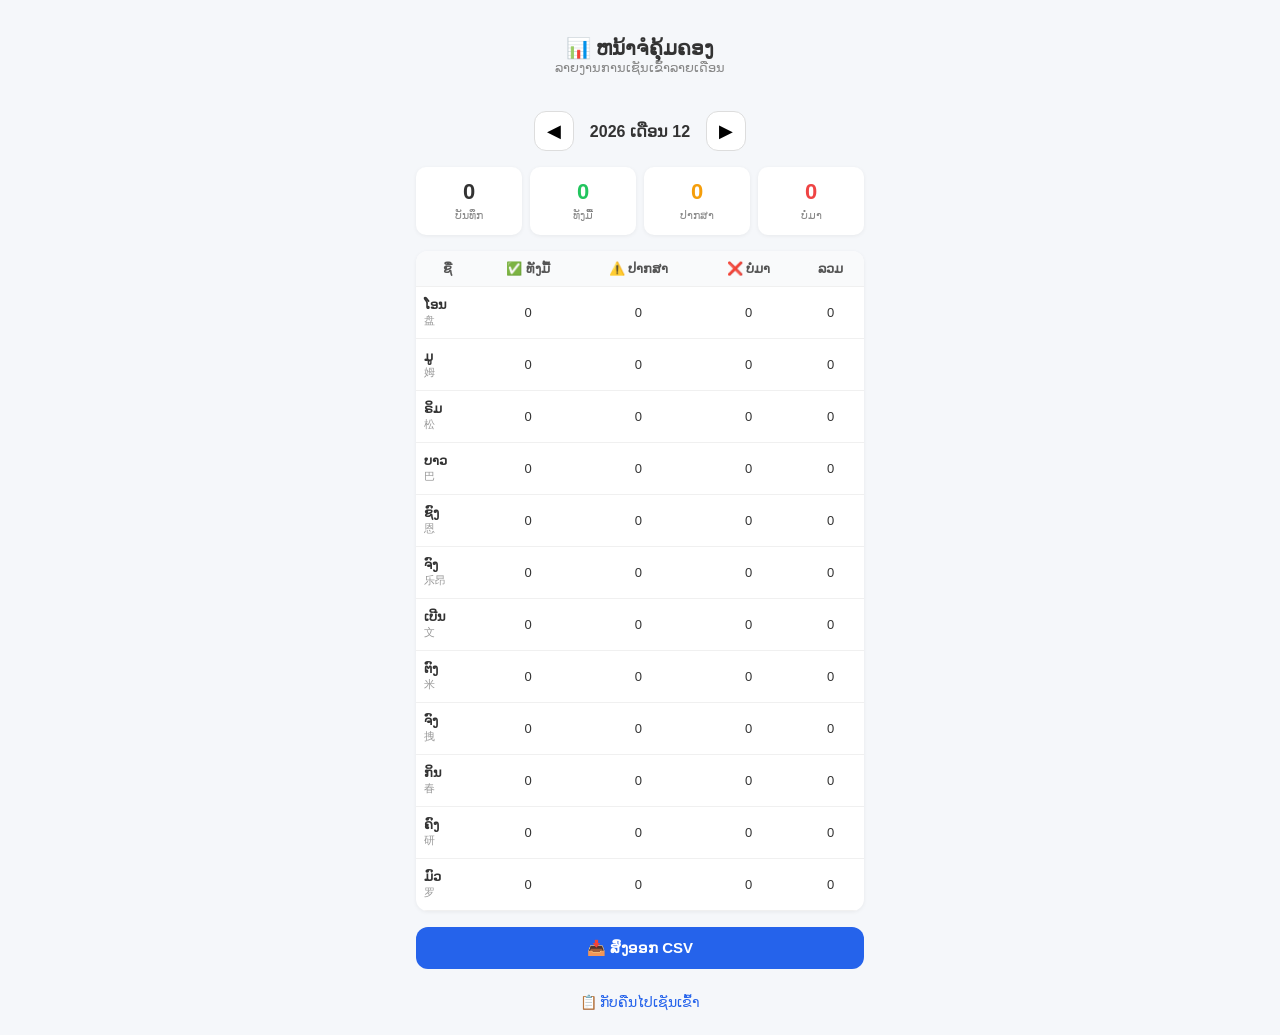
==== admin-v2.html @ 4807bafc "feat: 管理后台界面文字改为老挝语" ====
<!DOCTYPE html>
<html lang="lo">
<head>
<meta charset="UTF-8">
<meta name="viewport" content="width=device-width, initial-scale=1.0">
<title>ຫນ້າຈໍຄຸ້ມຄອງ</title>
<style>
*{box-sizing:border-box;margin:0;padding:0}
body{font-family:sans-serif;background:#f5f7fa;color:#333;max-width:480px;margin:0 auto;padding:16px}
.hdr{text-align:center;padding:20px 0}
.hdr h1{font-size:20px}
.hdr p{font-size:13px;color:#888}
.mnav{display:flex;align-items:center;justify-content:center;gap:16px;margin:16px 0}
.mnav button{background:white;border:1px solid #ddd;border-radius:12px;width:40px;height:40px;font-size:18px;cursor:pointer}
.mnav b{font-size:16px;min-width:100px;text-align:center}
.mstats{display:grid;grid-template-columns:repeat(4,1fr);gap:8px;margin-bottom:16px}
.ms{background:white;border-radius:10px;padding:12px 8px;text-align:center;box-shadow:0 1px 4px rgba(0,0,0,.06)}
.ms b{display:block;font-size:22px}
.ms small{font-size:11px;color:#888}
.ms.f b{color:#22c55e}
.ms.h b{color:#f59e0b}
.ms.a b{color:#ef4444}
table{width:100%;border-collapse:collapse;background:white;border-radius:12px;overflow:hidden;box-shadow:0 1px 4px rgba(0,0,0,.06)}
th,td{padding:10px 8px;text-align:center;font-size:13px;border-bottom:1px solid #f0f0f0}
th{background:#f9fafb;font-weight:600;color:#555}
.nm{text-align:left;font-weight:600}
.nm small{font-weight:400;color:#999}
.ebtn{width:100%;padding:12px;background:#2563eb;color:white;border:none;border-radius:12px;font-size:15px;font-weight:600;cursor:pointer;margin:16px 0;font-family:sans-serif}
.blk{text-align:center;padding:8px 0}
.blk a{color:#2563eb;text-decoration:none;font-size:14px}
</style>
</head>
<body>
<div class="hdr"><h1>📊 ຫນ້າຈໍຄຸ້ມຄອງ</h1><p>ລາຍງານການເຊັນເຂົ້າລາຍເດືອນ</p></div>
<div class="mnav"><button onclick="cm(-1)">◀</button><b id="ML"></b><button onclick="cm(1)">▶</button></div>
<div class="mstats" id="MS"></div>
<table><thead><tr id="TH"></tr></thead><tbody id="TB"></tbody></table>
<button class="ebtn" onclick="ec()">📥 ສົ່ງອອກ CSV</button>
<div class="blk"><a href="v2.html">📋 ກັບຄືນໄປເຊັນເຂົ້າ</a></div>
<script>
var E=[{id:1,n:'ໂອນ',z:'盘'},{id:2,n:'ມູ',z:'姆'},{id:3,n:'ຣິມ',z:'松'},{id:4,n:'ບາວ',z:'巴'},{id:5,n:'ຊົງ',z:'恩'},{id:6,n:'ຈົງ',z:'乐昂'},{id:7,n:'ເບີນ',z:'文'},{id:8,n:'ຕົງ',z:'米'},{id:9,n:'ຈົງ',z:'拽'},{id:10,n:'ກິນ',z:'春'},{id:11,n:'ຄົງ',z:'研'},{id:12,n:'ມົວ',z:'罗'}];
var y,m,AR=[];
function init(){var d=new Date();y=d.getFullYear();m=d.getMonth();la();}
function cm(d){m+=d;if(m>11){m=0;y++;}if(m<0){m=11;y--;}la();}
function la(){var ym=y+'-'+String(m+1).padStart(2,'0');var r=[];try{r=JSON.parse(localStorage.getItem('att2'));}catch(e){}if(!r)r=[];AR=r.filter(function(x){return x.d>=ym+'-01'&&x.d<=ym+'-31';});render();}
function render(){var mn=['1','2','3','4','5','6','7','8','9','10','11','12'];document.getElementById('ML').textContent=y+' ເດືອນ '+mn[m];var ws={};E.forEach(function(e){ws[e.id]={n:e.n,z:e.z,f:0,h:0,a:0};});AR.forEach(function(r){if(r.w&&ws[r.w])ws[r.w][r.s]++;});var tf=0,th=0,ta=0;Object.values(ws).forEach(function(w){tf+=w.f;th+=w.h;ta+=w.a;});document.getElementById('MS').innerHTML='<div class="ms"><b>'+AR.length+'</b><small>ບັນທຶກ</small></div><div class="ms f"><b>'+tf+'</b><small>ທັງມື້</small></div><div class="ms h"><b>'+th+'</b><small>ປາກສາ</small></div><div class="ms a"><b>'+ta+'</b><small>ບໍ່ມາ</small></div>';
document.getElementById('TH').innerHTML='<th>ຊື່</th><th>✅ ທັງມື້</th><th>⚠️ ປາກສາ</th><th>❌ ບໍ່ມາ</th><th>ລວມ</th>';
var tb='';Object.values(ws).forEach(function(w){var t=w.f*1+w.h*0.5;tb+='<tr><td class="nm">'+w.n+'<br><small>'+w.z+'</small></td><td>'+w.f+'</td><td>'+w.h+'</td><td>'+w.a+'</td><td>'+t+'</td></tr>';});document.getElementById('TB').innerHTML=tb;}
function ec(){var csv='\uFEFFວັນທີ່,ຊື່,ຊື່ຈີນ,ສະຖານະ\n';var sm={f:'ທັງມື້',h:'ປາກສາ',a:'ບໍ່ມາ'};AR.forEach(function(r){csv+=r.d+','+r.n+','+r.z+','+sm[r.s]+'\n';});var b=new Blob([csv],{type:'text/csv;charset=utf-8'});var a=document.createElement('a');a.href=URL.createObjectURL(b);a.download='attendance_'+y+'_'+String(m+1).padStart(2,'0')+'.csv';a.click();}
init();
</script>
</body>
</html>
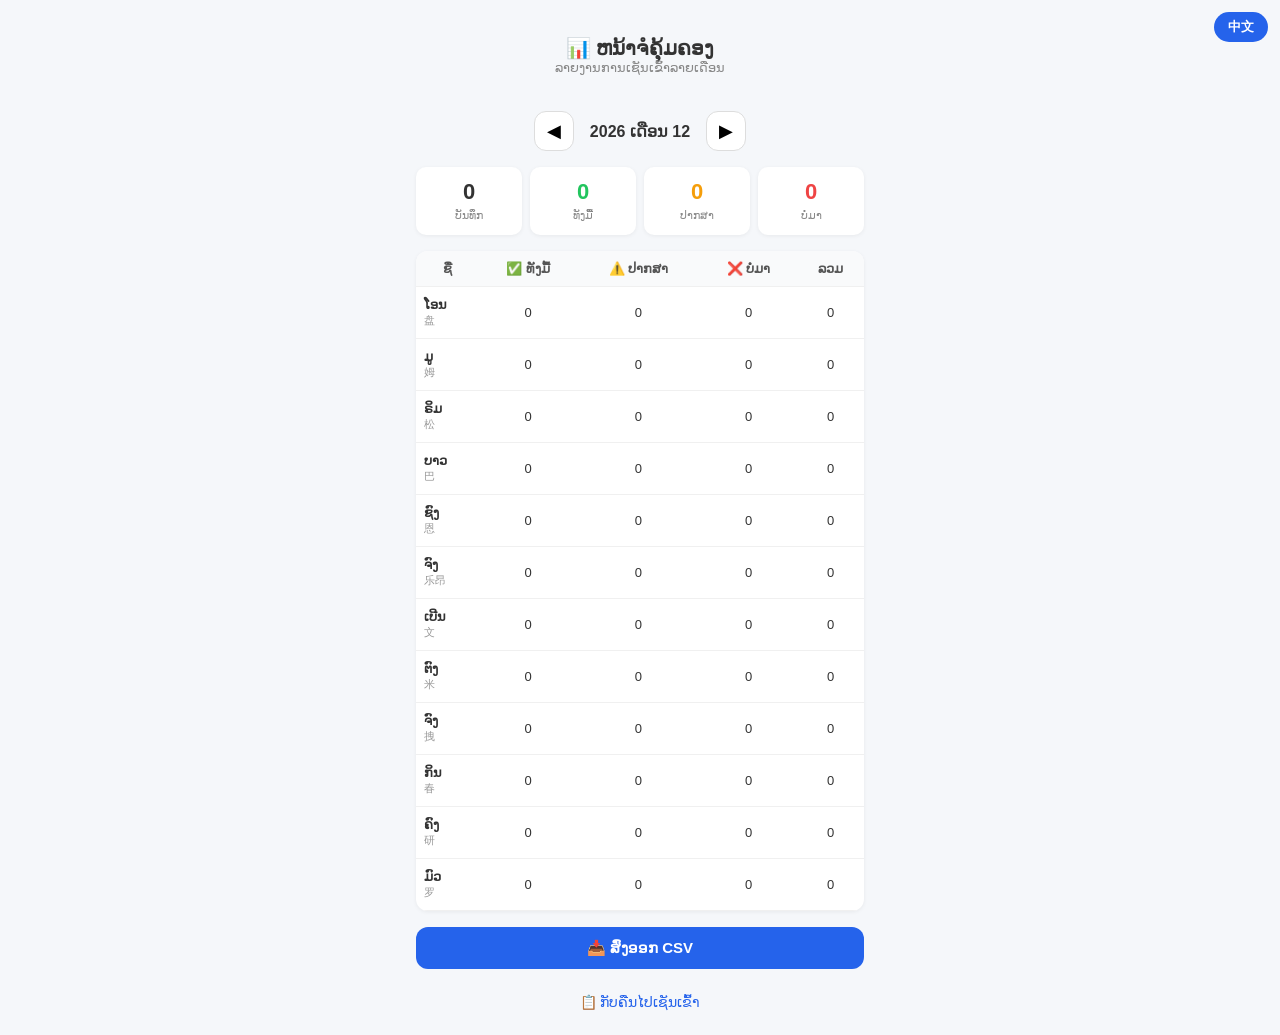
==== commit d7e7756e: "feat: admin page add language toggle" ====
--- a/admin-v2.html
+++ b/admin-v2.html
@@ -10,6 +10,7 @@
 .hdr{text-align:center;padding:20px 0}
 .hdr h1{font-size:20px}
 .hdr p{font-size:13px;color:#888}
+.lang{position:fixed;top:12px;right:12px;background:#2563eb;color:white;border:none;border-radius:20px;padding:6px 14px;font-size:13px;font-weight:600;cursor:pointer;z-index:99}
 .mnav{display:flex;align-items:center;justify-content:center;gap:16px;margin:16px 0}
 .mnav button{background:white;border:1px solid #ddd;border-radius:12px;width:40px;height:40px;font-size:18px;cursor:pointer}
 .mnav b{font-size:16px;min-width:100px;text-align:center}
@@ -31,23 +32,39 @@
 </style>
 </head>
 <body>
-<div class="hdr"><h1>📊 ຫນ້າຈໍຄຸ້ມຄອງ</h1><p>ລາຍງານການເຊັນເຂົ້າລາຍເດືອນ</p></div>
+<button class="lang" id="LB" onclick="toggleLang()">中文</button>
+<div class="hdr"><h1 id="HT"></h1><p id="HP"></p></div>
 <div class="mnav"><button onclick="cm(-1)">◀</button><b id="ML"></b><button onclick="cm(1)">▶</button></div>
 <div class="mstats" id="MS"></div>
 <table><thead><tr id="TH"></tr></thead><tbody id="TB"></tbody></table>
-<button class="ebtn" onclick="ec()">📥 ສົ່ງອອກ CSV</button>
-<div class="blk"><a href="v2.html">📋 ກັບຄືນໄປເຊັນເຂົ້າ</a></div>
+<button class="ebtn" id="EBTN" onclick="ec()"></button>
+<div class="blk"><a href="v2.html" id="BLNK"></a></div>
 <script>
 var E=[{id:1,n:'ໂອນ',z:'盘'},{id:2,n:'ມູ',z:'姆'},{id:3,n:'ຣິມ',z:'松'},{id:4,n:'ບາວ',z:'巴'},{id:5,n:'ຊົງ',z:'恩'},{id:6,n:'ຈົງ',z:'乐昂'},{id:7,n:'ເບີນ',z:'文'},{id:8,n:'ຕົງ',z:'米'},{id:9,n:'ຈົງ',z:'拽'},{id:10,n:'ກິນ',z:'春'},{id:11,n:'ຄົງ',z:'研'},{id:12,n:'ມົວ',z:'罗'}];
-var y,m,AR=[];
+var y,m,AR=[],lang='lo';
+var TXT={
+lo:{title:'📊 ຫນ້າຈໍຄຸ້ມຄອງ',sub:'ລາຍງານການເຊັນເຂົ້າລາຍເດືອນ',records:'ບັນທຶກ',full:'ທັງມື້',half:'ປາກສາ',abs:'ບໍ່ມາ',colName:'ຊື່',colTotal:'ລວມ',exportBtn:'📥 ສົ່ງອອກ CSV',backBtn:'📋 ກັບຄືນໄປເຊັນເຂົ້າ',langBtn:'中文',yr:'ປີ',mo:'ເດືອນ'},
+zh:{title:'📊 管理后台',sub:'月度考勤汇总',records:'记录',full:'全天',half:'半天',abs:'缺勤',colName:'姓名',colTotal:'共',exportBtn:'📥 导出 CSV',backBtn:'📋 返回签到',langBtn:'LOA',yr:'年',mo:'月'}
+};
+function toggleLang(){lang=(lang==='lo')?'zh':'lo';localStorage.setItem('att_lang',lang);ui();render();}
+function ui(){var t=TXT[lang];document.getElementById('LB').textContent=t.langBtn;
+document.getElementById('HT').textContent=t.title;
+document.getElementById('HP').textContent=t.sub;
+document.getElementById('EBTN').textContent=t.exportBtn;
+document.getElementById('BLNK').textContent=t.backBtn;}
 function init(){var d=new Date();y=d.getFullYear();m=d.getMonth();la();}
 function cm(d){m+=d;if(m>11){m=0;y++;}if(m<0){m=11;y--;}la();}
 function la(){var ym=y+'-'+String(m+1).padStart(2,'0');var r=[];try{r=JSON.parse(localStorage.getItem('att2'));}catch(e){}if(!r)r=[];AR=r.filter(function(x){return x.d>=ym+'-01'&&x.d<=ym+'-31';});render();}
-function render(){var mn=['1','2','3','4','5','6','7','8','9','10','11','12'];document.getElementById('ML').textContent=y+' ເດືອນ '+mn[m];var ws={};E.forEach(function(e){ws[e.id]={n:e.n,z:e.z,f:0,h:0,a:0};});AR.forEach(function(r){if(r.w&&ws[r.w])ws[r.w][r.s]++;});var tf=0,th=0,ta=0;Object.values(ws).forEach(function(w){tf+=w.f;th+=w.h;ta+=w.a;});document.getElementById('MS').innerHTML='<div class="ms"><b>'+AR.length+'</b><small>ບັນທຶກ</small></div><div class="ms f"><b>'+tf+'</b><small>ທັງມື້</small></div><div class="ms h"><b>'+th+'</b><small>ປາກສາ</small></div><div class="ms a"><b>'+ta+'</b><small>ບໍ່ມາ</small></div>';
-document.getElementById('TH').innerHTML='<th>ຊື່</th><th>✅ ທັງມື້</th><th>⚠️ ປາກສາ</th><th>❌ ບໍ່ມາ</th><th>ລວມ</th>';
-var tb='';Object.values(ws).forEach(function(w){var t=w.f*1+w.h*0.5;tb+='<tr><td class="nm">'+w.n+'<br><small>'+w.z+'</small></td><td>'+w.f+'</td><td>'+w.h+'</td><td>'+w.a+'</td><td>'+t+'</td></tr>';});document.getElementById('TB').innerHTML=tb;}
-function ec(){var csv='\uFEFFວັນທີ່,ຊື່,ຊື່ຈີນ,ສະຖານະ\n';var sm={f:'ທັງມື້',h:'ປາກສາ',a:'ບໍ່ມາ'};AR.forEach(function(r){csv+=r.d+','+r.n+','+r.z+','+sm[r.s]+'\n';});var b=new Blob([csv],{type:'text/csv;charset=utf-8'});var a=document.createElement('a');a.href=URL.createObjectURL(b);a.download='attendance_'+y+'_'+String(m+1).padStart(2,'0')+'.csv';a.click();}
-init();
+function render(){var t=TXT[lang];document.getElementById('ML').textContent=y+' '+t.mo+' '+(m+1);
+var ws={};E.forEach(function(e){ws[e.id]={n:e.n,z:e.z,f:0,h:0,a:0};});
+AR.forEach(function(r){if(r.w&&ws[r.w])ws[r.w][r.s]++;});
+var tf=0,th=0,ta=0;Object.values(ws).forEach(function(w){tf+=w.f;th+=w.h;ta+=w.a;});
+document.getElementById('MS').innerHTML='<div class="ms"><b>'+AR.length+'</b><small>'+t.records+'</small></div><div class="ms f"><b>'+tf+'</b><small>'+t.full+'</small></div><div class="ms h"><b>'+th+'</b><small>'+t.half+'</small></div><div class="ms a"><b>'+ta+'</b><small>'+t.abs+'</small></div>';
+document.getElementById('TH').innerHTML='<th>'+t.colName+'</th><th>✅ '+t.full+'</th><th>⚠️ '+t.half+'</th><th>❌ '+t.abs+'</th><th>'+t.colTotal+'</th>';
+var tb='';Object.values(ws).forEach(function(w){var tt=w.f*1+w.h*0.5;tb+='<tr><td class="nm">'+w.n+'<br><small>'+w.z+'</small></td><td>'+w.f+'</td><td>'+w.h+'</td><td>'+w.a+'</td><td>'+tt+'</td></tr>';});
+document.getElementById('TB').innerHTML=tb;}
+function ec(){var t=TXT[lang];var csv='\uFEFFວັນທີ່,ຊື່,ຊື່ຈີນ,ສະຖານະ\n';var sm={f:t.full,h:t.half,a:t.abs};AR.forEach(function(r){csv+=r.d+','+r.n+','+r.z+','+sm[r.s]+'\n';});var b=new Blob([csv],{type:'text/csv;charset=utf-8'});var a=document.createElement('a');a.href=URL.createObjectURL(b);a.download='attendance_'+y+'_'+String(m+1).padStart(2,'0')+'.csv';a.click();}
+lang=localStorage.getItem('att_lang')||'lo';init();ui();
 </script>
 </body>
 </html>
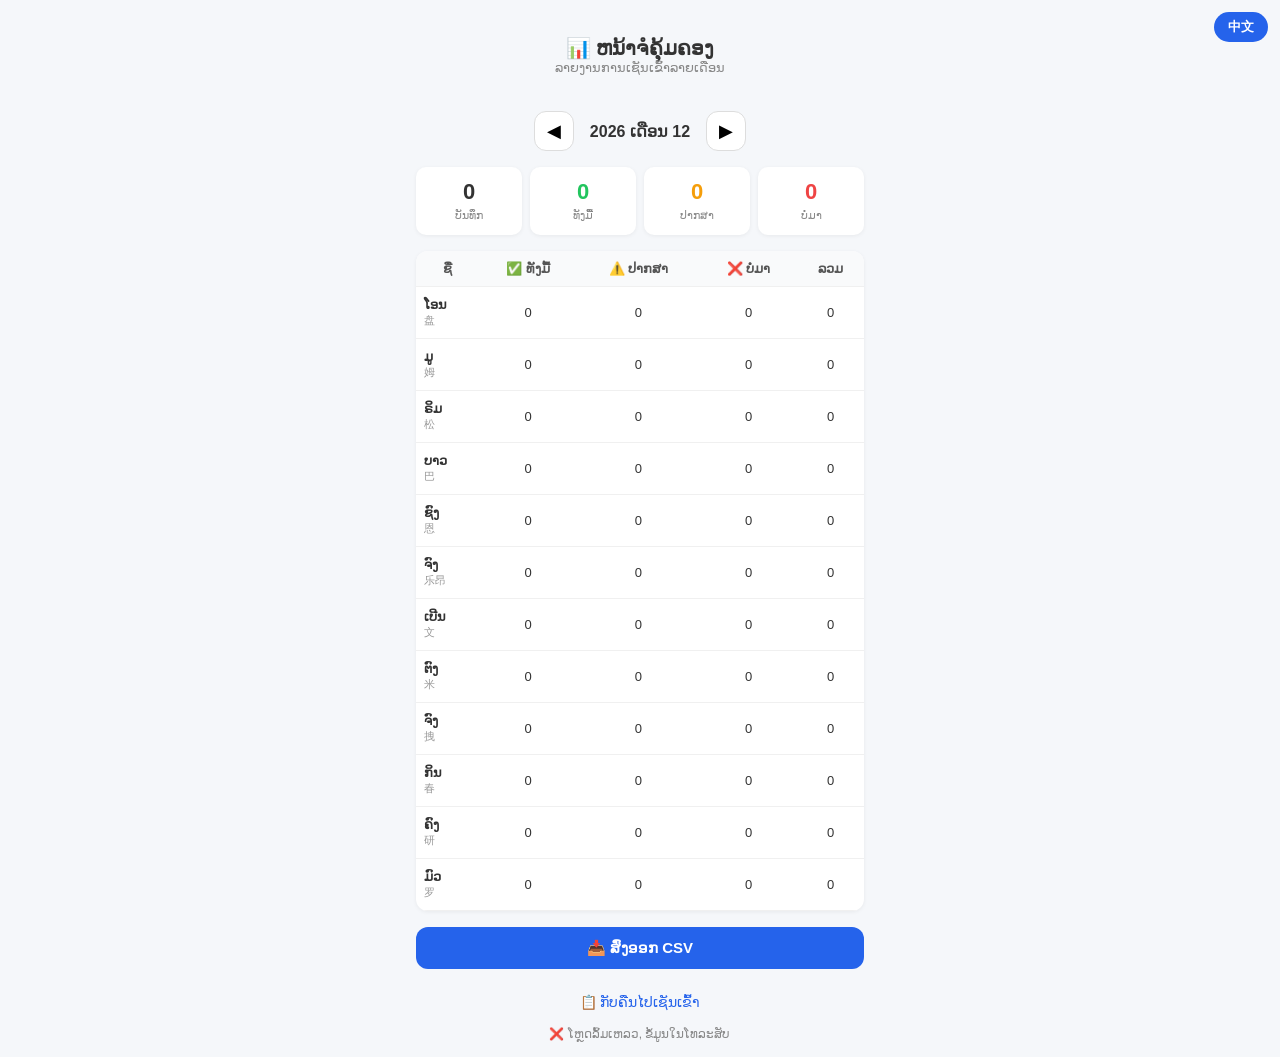
==== commit 9fbdc876: "feat: admin page load data from GitHub" ====
--- a/admin-v2.html
+++ b/admin-v2.html
@@ -29,6 +29,9 @@
 .ebtn{width:100%;padding:12px;background:#2563eb;color:white;border:none;border-radius:12px;font-size:15px;font-weight:600;cursor:pointer;margin:16px 0;font-family:sans-serif}
 .blk{text-align:center;padding:8px 0}
 .blk a{color:#2563eb;text-decoration:none;font-size:14px}
+.spinner{display:inline-block;width:12px;height:12px;border:2px solid #ddd;border-top-color:#2563eb;border-radius:50%;animation:spin .6s linear infinite;vertical-align:middle;margin-right:6px}
+@keyframes spin{to{transform:rotate(360deg)}}
+.sts{text-align:center;font-size:12px;color:#888;margin-top:8px}
 </style>
 </head>
 <body>
@@ -39,12 +42,16 @@
 <table><thead><tr id="TH"></tr></thead><tbody id="TB"></tbody></table>
 <button class="ebtn" id="EBTN" onclick="ec()"></button>
 <div class="blk"><a href="v2.html" id="BLNK"></a></div>
+<div class="sts" id="ST"></div>
 <script>
+var REPO='guocheng1378/attendance-tracker',RAW='https://raw.githubusercontent.com/'+REPO+'/main/data.json';
 var E=[{id:1,n:'ໂອນ',z:'盘'},{id:2,n:'ມູ',z:'姆'},{id:3,n:'ຣິມ',z:'松'},{id:4,n:'ບາວ',z:'巴'},{id:5,n:'ຊົງ',z:'恩'},{id:6,n:'ຈົງ',z:'乐昂'},{id:7,n:'ເບີນ',z:'文'},{id:8,n:'ຕົງ',z:'米'},{id:9,n:'ຈົງ',z:'拽'},{id:10,n:'ກິນ',z:'春'},{id:11,n:'ຄົງ',z:'研'},{id:12,n:'ມົວ',z:'罗'}];
-var y,m,AR=[],lang='lo';
+var y,m,AR=[],lang='lo',allData=[];
 var TXT={
-lo:{title:'📊 ຫນ້າຈໍຄຸ້ມຄອງ',sub:'ລາຍງານການເຊັນເຂົ້າລາຍເດືອນ',records:'ບັນທຶກ',full:'ທັງມື້',half:'ປາກສາ',abs:'ບໍ່ມາ',colName:'ຊື່',colTotal:'ລວມ',exportBtn:'📥 ສົ່ງອອກ CSV',backBtn:'📋 ກັບຄືນໄປເຊັນເຂົ້າ',langBtn:'中文',yr:'ປີ',mo:'ເດືອນ'},
-zh:{title:'📊 管理后台',sub:'月度考勤汇总',records:'记录',full:'全天',half:'半天',abs:'缺勤',colName:'姓名',colTotal:'共',exportBtn:'📥 导出 CSV',backBtn:'📋 返回签到',langBtn:'LOA',yr:'年',mo:'月'}
+lo:{title:'📊 ຫນ້າຈໍຄຸ້ມຄອງ',sub:'ລາຍງານການເຊັນເຂົ້າລາຍເດືອນ',records:'ບັນທຶກ',full:'ທັງມື້',half:'ປາກສາ',abs:'ບໍ່ມາ',colName:'ຊື່',colTotal:'ລວມ',exportBtn:'📥 ສົ່ງອອກ CSV',backBtn:'📋 ກັບຄືນໄປເຊັນເຂົ້າ',langBtn:'中文',yr:'ປີ',mo:'ເດືອນ',
+loading:'<span class="spinner"></span>ກຳລັງໂຫຼດ...',loaded:'✅ ໂຫຼດແລ້ວ',loadErr:'❌ ໂຫຼດລົ້ມເຫລວ, ຂໍ້ມູນໃນໂທລະສັບ'},
+zh:{title:'📊 管理后台',sub:'月度考勤汇总',records:'记录',full:'全天',half:'半天',abs:'缺勤',colName:'姓名',colTotal:'共',exportBtn:'📥 导出 CSV',backBtn:'📋 返回签到',langBtn:'LOA',yr:'年',mo:'月',
+loading:'<span class="spinner"></span>加载中...',loaded:'✅ 已加载',loadErr:'❌ 加载失败，使用手机本地数据'}
 };
 function toggleLang(){lang=(lang==='lo')?'zh':'lo';localStorage.setItem('att_lang',lang);ui();render();}
 function ui(){var t=TXT[lang];document.getElementById('LB').textContent=t.langBtn;
@@ -52,10 +59,13 @@
 document.getElementById('HP').textContent=t.sub;
 document.getElementById('EBTN').textContent=t.exportBtn;
 document.getElementById('BLNK').textContent=t.backBtn;}
-function init(){var d=new Date();y=d.getFullYear();m=d.getMonth();la();}
-function cm(d){m+=d;if(m>11){m=0;y++;}if(m<0){m=11;y--;}la();}
-function la(){var ym=y+'-'+String(m+1).padStart(2,'0');var r=[];try{r=JSON.parse(localStorage.getItem('att2'));}catch(e){}if(!r)r=[];AR=r.filter(function(x){return x.d>=ym+'-01'&&x.d<=ym+'-31';});render();}
+function init(){var d=new Date();y=d.getFullYear();m=d.getMonth();}
+function cm(d){m+=d;if(m>11){m=0;y++;}if(m<0){m=11;y--;}render();}
 function render(){var t=TXT[lang];document.getElementById('ML').textContent=y+' '+t.mo+' '+(m+1);
+var ym=y+'-'+String(m+1).padStart(2,'0');
+var src=allData.length>0?allData:[];
+if(src.length===0){try{src=JSON.parse(localStorage.getItem('att2'));}catch(e){}if(!src)src=[];}
+AR=src.filter(function(x){return x.d>=ym+'-01'&&x.d<=ym+'-31';});
 var ws={};E.forEach(function(e){ws[e.id]={n:e.n,z:e.z,f:0,h:0,a:0};});
 AR.forEach(function(r){if(r.w&&ws[r.w])ws[r.w][r.s]++;});
 var tf=0,th=0,ta=0;Object.values(ws).forEach(function(w){tf+=w.f;th+=w.h;ta+=w.a;});
@@ -64,7 +74,9 @@
 var tb='';Object.values(ws).forEach(function(w){var tt=w.f*1+w.h*0.5;tb+='<tr><td class="nm">'+w.n+'<br><small>'+w.z+'</small></td><td>'+w.f+'</td><td>'+w.h+'</td><td>'+w.a+'</td><td>'+tt+'</td></tr>';});
 document.getElementById('TB').innerHTML=tb;}
 function ec(){var t=TXT[lang];var csv='\uFEFFວັນທີ່,ຊື່,ຊື່ຈີນ,ສະຖານະ\n';var sm={f:t.full,h:t.half,a:t.abs};AR.forEach(function(r){csv+=r.d+','+r.n+','+r.z+','+sm[r.s]+'\n';});var b=new Blob([csv],{type:'text/csv;charset=utf-8'});var a=document.createElement('a');a.href=URL.createObjectURL(b);a.download='attendance_'+y+'_'+String(m+1).padStart(2,'0')+'.csv';a.click();}
-lang=localStorage.getItem('att_lang')||'lo';init();ui();
+function loadData(){var t=TXT[lang];var stEl=document.getElementById('ST');stEl.innerHTML=t.loading;
+fetch(RAW+'?t='+Date.now()).then(function(r){if(!r.ok)throw 0;return r.json();}).then(function(d){allData=d;stEl.innerHTML=t.loaded;render();}).catch(function(){allData=[];stEl.innerHTML=t.loadErr;render();});}
+lang=localStorage.getItem('att_lang')||'lo';init();ui();loadData();
 </script>
 </body>
 </html>
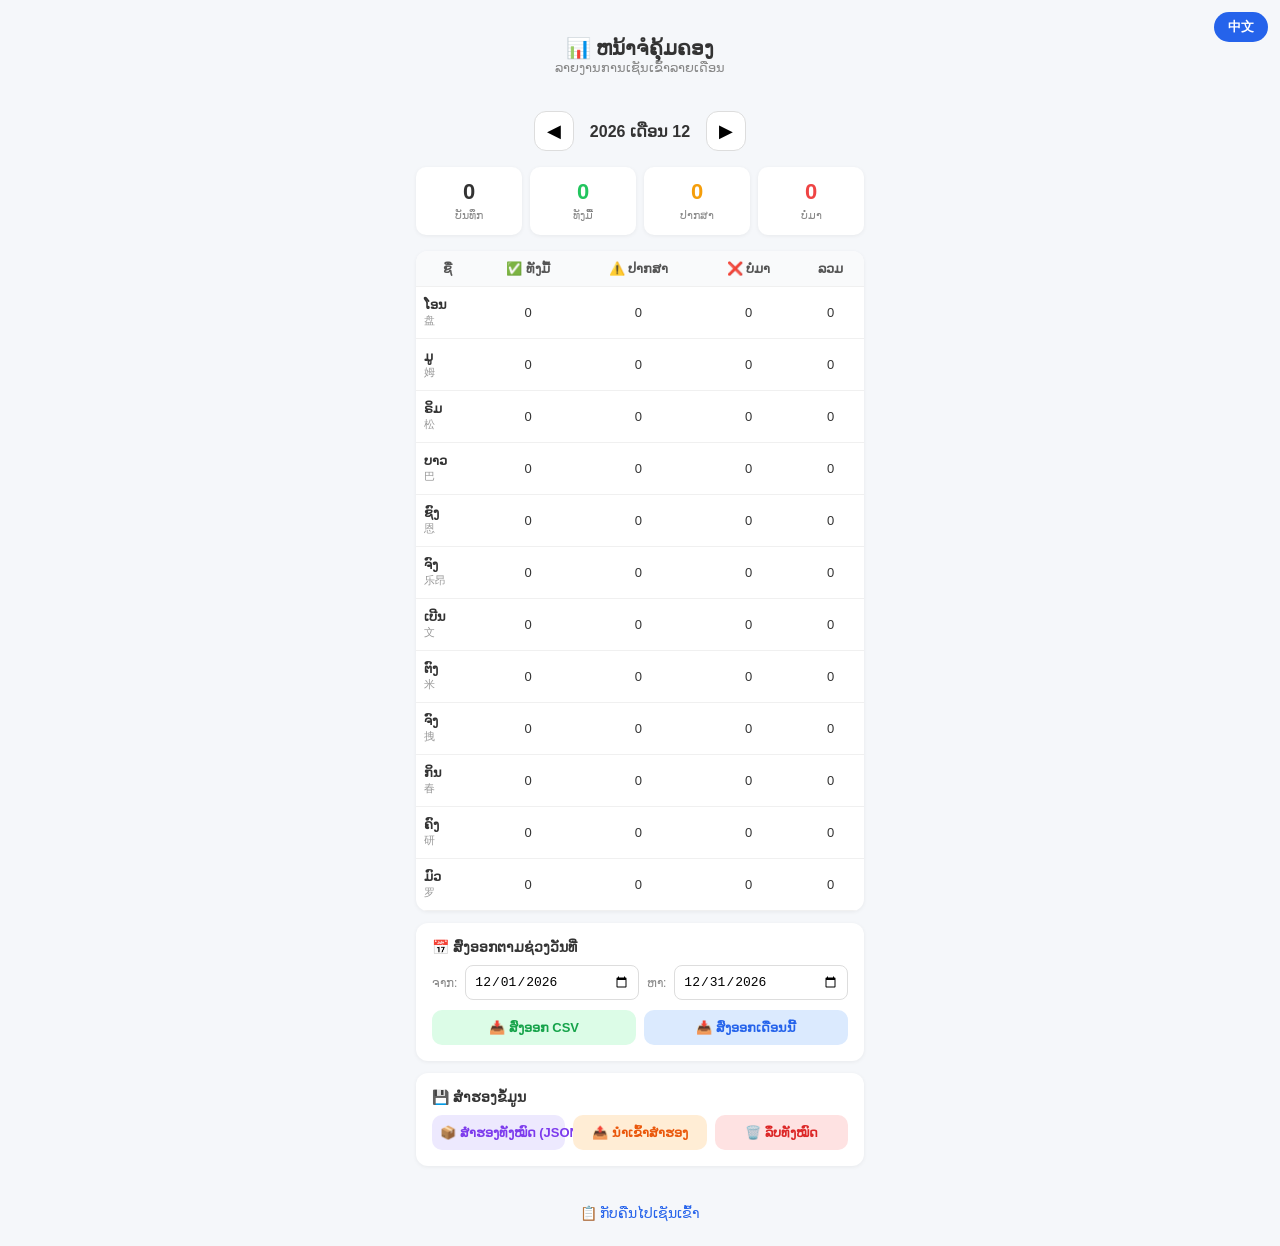
==== commit 87e05791: "feat: admin page add backup/download by date range" ====
--- a/admin-v2.html
+++ b/admin-v2.html
@@ -26,12 +26,25 @@
 th{background:#f9fafb;font-weight:600;color:#555}
 .nm{text-align:left;font-weight:600}
 .nm small{font-weight:400;color:#999}
-.ebtn{width:100%;padding:12px;background:#2563eb;color:white;border:none;border-radius:12px;font-size:15px;font-weight:600;cursor:pointer;margin:16px 0;font-family:sans-serif}
+.panel{background:white;border-radius:12px;padding:16px;margin:12px 0;box-shadow:0 1px 4px rgba(0,0,0,.06)}
+.panel h3{font-size:14px;margin-bottom:10px}
+.datepick{display:flex;gap:8px;align-items:center;margin-bottom:10px}
+.datepick label{font-size:12px;color:#888;white-space:nowrap}
+.datepick input[type=date]{flex:1;padding:8px;border:1px solid #ddd;border-radius:8px;font-size:13px}
+.btn-row{display:flex;gap:8px;flex-wrap:wrap}
+.abtn{flex:1;min-width:0;padding:10px 8px;border:none;border-radius:10px;font-size:13px;font-weight:600;cursor:pointer;font-family:sans-serif;white-space:nowrap}
+.abtn.green{background:#dcfce7;color:#16a34a}
+.abtn.blue{background:#dbeafe;color:#2563eb}
+.abtn.purple{background:#ede9fe;color:#7c3aed}
+.abtn.orange{background:#ffedd5;color:#ea580c}
+.abtn.red{background:#fee2e2;color:#dc2626}
+.abtn.gray{background:#f3f4f6;color:#6b7280}
+.file-input{display:none}
+.sts{text-align:center;font-size:12px;color:#888;margin-top:8px;min-height:18px}
 .blk{text-align:center;padding:8px 0}
 .blk a{color:#2563eb;text-decoration:none;font-size:14px}
 .spinner{display:inline-block;width:12px;height:12px;border:2px solid #ddd;border-top-color:#2563eb;border-radius:50%;animation:spin .6s linear infinite;vertical-align:middle;margin-right:6px}
 @keyframes spin{to{transform:rotate(360deg)}}
-.sts{text-align:center;font-size:12px;color:#888;margin-top:8px}
 </style>
 </head>
 <body>
@@ -40,31 +53,62 @@
 <div class="mnav"><button onclick="cm(-1)">◀</button><b id="ML"></b><button onclick="cm(1)">▶</button></div>
 <div class="mstats" id="MS"></div>
 <table><thead><tr id="TH"></tr></thead><tbody id="TB"></tbody></table>
-<button class="ebtn" id="EBTN" onclick="ec()"></button>
+
+<div class="panel" id="P1">
+<h3 id="P1T"></h3>
+<div class="datepick">
+<label id="LBL1"></label><input type="date" id="D1">
+<label id="LBL2"></label><input type="date" id="D2">
+</div>
+<div class="btn-row">
+<button class="abtn green" id="BEXP" onclick="expRange()"></button>
+<button class="abtn blue" id="BMON" onclick="expMonth()"></button>
+</div>
+</div>
+
+<div class="panel">
+<h3 id="P2T"></h3>
+<div class="btn-row">
+<button class="abtn purple" id="BBKP" onclick="bkpAll()"></button>
+<button class="abtn orange" id="BIMP" onclick="document.getElementById('FI').click()"></button>
+<button class="abtn red" id="BCLR" onclick="clrData()"></button>
+</div>
+<input type="file" class="file-input" id="FI" accept=".json" onchange="impFile(this)">
+</div>
+
+<div class="sts" id="ST"></div>
 <div class="blk"><a href="v2.html" id="BLNK"></a></div>
-<div class="sts" id="ST"></div>
 <script>
 var REPO='guocheng1378/attendance-tracker',RAW='https://raw.githubusercontent.com/'+REPO+'/main/data.json';
 var E=[{id:1,n:'ໂອນ',z:'盘'},{id:2,n:'ມູ',z:'姆'},{id:3,n:'ຣິມ',z:'松'},{id:4,n:'ບາວ',z:'巴'},{id:5,n:'ຊົງ',z:'恩'},{id:6,n:'ຈົງ',z:'乐昂'},{id:7,n:'ເບີນ',z:'文'},{id:8,n:'ຕົງ',z:'米'},{id:9,n:'ຈົງ',z:'拽'},{id:10,n:'ກິນ',z:'春'},{id:11,n:'ຄົງ',z:'研'},{id:12,n:'ມົວ',z:'罗'}];
 var y,m,AR=[],lang='lo',allData=[];
 var TXT={
-lo:{title:'📊 ຫນ້າຈໍຄຸ້ມຄອງ',sub:'ລາຍງານການເຊັນເຂົ້າລາຍເດືອນ',records:'ບັນທຶກ',full:'ທັງມື້',half:'ປາກສາ',abs:'ບໍ່ມາ',colName:'ຊື່',colTotal:'ລວມ',exportBtn:'📥 ສົ່ງອອກ CSV',backBtn:'📋 ກັບຄືນໄປເຊັນເຂົ້າ',langBtn:'中文',yr:'ປີ',mo:'ເດືອນ',
-loading:'<span class="spinner"></span>ກຳລັງໂຫຼດ...',loaded:'✅ ໂຫຼດແລ້ວ',loadErr:'❌ ໂຫຼດລົ້ມເຫລວ, ຂໍ້ມູນໃນໂທລະສັບ'},
-zh:{title:'📊 管理后台',sub:'月度考勤汇总',records:'记录',full:'全天',half:'半天',abs:'缺勤',colName:'姓名',colTotal:'共',exportBtn:'📥 导出 CSV',backBtn:'📋 返回签到',langBtn:'LOA',yr:'年',mo:'月',
-loading:'<span class="spinner"></span>加载中...',loaded:'✅ 已加载',loadErr:'❌ 加载失败，使用手机本地数据'}
+lo:{title:'📊 ຫນ້າຈໍຄຸ້ມຄອງ',sub:'ລາຍງານການເຊັນເຂົ້າລາຍເດືອນ',records:'ບັນທຶກ',full:'ທັງມື້',half:'ປາກສາ',abs:'ບໍ່ມາ',colName:'ຊື່',colTotal:'ລວມ',langBtn:'中文',yr:'ປີ',mo:'ເດືອນ',backBtn:'📋 ກັບຄືນໄປເຊັນເຂົ້າ',
+title1:'📅 ສົ່ງອອກຕາມຊ່ວງວັນທີ່',lbl1:'ຈາກ:',lbl2:'ຫາ:',btnExport:'📥 ສົ່ງອອກ CSV',btnMonth:'📥 ສົ່ງອອກເດືອນນີ້',
+title2:'💾 ສຳຮອງຂໍ້ມູນ',btnBackup:'📦 ສຳຮອງທັງໝົດ (JSON)',btnImport:'📤 ນຳເຂົ້າສຳຮອງ',btnClear:'🗑️ ລຶບທັງໝົດ',
+loading:'<span class="spinner"></span>ກຳລັງໂຫຼດ...',ok:'✅ ສຳເລັດ',err:'❌ ມີຂໍ້ຜິດພາດ',confirmClr:'ຕ້ອງການລຶບຂໍ້ມູນທັງໝົດແທ້ບໍ?'},
+zh:{title:'📊 管理后台',sub:'月度考勤汇总',records:'记录',full:'全天',half:'半天',abs:'缺勤',colName:'姓名',colTotal:'共',langBtn:'LOA',yr:'年',mo:'月',backBtn:'📋 返回签到',
+title1:'📅 按时间导出',lbl1:'从:',lbl2:'到:',btnExport:'📥 导出CSV',btnMonth:'📥 导出本月',
+title2:'💾 数据备份',btnBackup:'📦 全量备份 (JSON)',btnImport:'📤 导入备份',btnClear:'🗑️ 清空数据',
+loading:'<span class="spinner"></span>加载中...',ok:'✅ 完成',err:'❌ 出错',confirmClr:'确定要清空所有数据吗？'}
 };
 function toggleLang(){lang=(lang==='lo')?'zh':'lo';localStorage.setItem('att_lang',lang);ui();render();}
 function ui(){var t=TXT[lang];document.getElementById('LB').textContent=t.langBtn;
-document.getElementById('HT').textContent=t.title;
-document.getElementById('HP').textContent=t.sub;
-document.getElementById('EBTN').textContent=t.exportBtn;
-document.getElementById('BLNK').textContent=t.backBtn;}
-function init(){var d=new Date();y=d.getFullYear();m=d.getMonth();}
-function cm(d){m+=d;if(m>11){m=0;y++;}if(m<0){m=11;y--;}render();}
+document.getElementById('HT').textContent=t.title;document.getElementById('HP').textContent=t.sub;
+document.getElementById('BLNK').textContent=t.backBtn;
+document.getElementById('P1T').textContent=t.title1;document.getElementById('LBL1').textContent=t.lbl1;document.getElementById('LBL2').textContent=t.lbl2;
+document.getElementById('BEXP').textContent=t.btnExport;document.getElementById('BMON').textContent=t.btnMonth;
+document.getElementById('P2T').textContent=t.title2;document.getElementById('BBKP').textContent=t.btnBackup;
+document.getElementById('BIMP').textContent=t.btnImport;document.getElementById('BCLR').textContent=t.btnClear;}
+function init(){var d=new Date();y=d.getFullYear();m=d.getMonth();var dd=new Date(y,m,1);var de=new Date(y,m+1,0);
+document.getElementById('D1').value=fmt(dd);document.getElementById('D2').value=fmt(de);}
+function fmt(d){return d.getFullYear()+'-'+String(d.getMonth()+1).padStart(2,'0')+'-'+String(d.getDate()).padStart(2,'0');}
+function cm(d){m+=d;if(m>11){m=0;y++;}if(m<0){m=11;y--;}var dd=new Date(y,m,1);var de=new Date(y,m+1,0);
+document.getElementById('D1').value=fmt(dd);document.getElementById('D2').value=fmt(de);render();}
 function render(){var t=TXT[lang];document.getElementById('ML').textContent=y+' '+t.mo+' '+(m+1);
-var ym=y+'-'+String(m+1).padStart(2,'0');
 var src=allData.length>0?allData:[];
 if(src.length===0){try{src=JSON.parse(localStorage.getItem('att2'));}catch(e){}if(!src)src=[];}
+var ym=y+'-'+String(m+1).padStart(2,'0');
 AR=src.filter(function(x){return x.d>=ym+'-01'&&x.d<=ym+'-31';});
 var ws={};E.forEach(function(e){ws[e.id]={n:e.n,z:e.z,f:0,h:0,a:0};});
 AR.forEach(function(r){if(r.w&&ws[r.w])ws[r.w][r.s]++;});
@@ -73,9 +117,27 @@
 document.getElementById('TH').innerHTML='<th>'+t.colName+'</th><th>✅ '+t.full+'</th><th>⚠️ '+t.half+'</th><th>❌ '+t.abs+'</th><th>'+t.colTotal+'</th>';
 var tb='';Object.values(ws).forEach(function(w){var tt=w.f*1+w.h*0.5;tb+='<tr><td class="nm">'+w.n+'<br><small>'+w.z+'</small></td><td>'+w.f+'</td><td>'+w.h+'</td><td>'+w.a+'</td><td>'+tt+'</td></tr>';});
 document.getElementById('TB').innerHTML=tb;}
-function ec(){var t=TXT[lang];var csv='\uFEFFວັນທີ່,ຊື່,ຊື່ຈີນ,ສະຖານະ\n';var sm={f:t.full,h:t.half,a:t.abs};AR.forEach(function(r){csv+=r.d+','+r.n+','+r.z+','+sm[r.s]+'\n';});var b=new Blob([csv],{type:'text/csv;charset=utf-8'});var a=document.createElement('a');a.href=URL.createObjectURL(b);a.download='attendance_'+y+'_'+String(m+1).padStart(2,'0')+'.csv';a.click();}
-function loadData(){var t=TXT[lang];var stEl=document.getElementById('ST');stEl.innerHTML=t.loading;
-fetch(RAW+'?t='+Date.now()).then(function(r){if(!r.ok)throw 0;return r.json();}).then(function(d){allData=d;stEl.innerHTML=t.loaded;render();}).catch(function(){allData=[];stEl.innerHTML=t.loadErr;render();});}
+function getSrc(){var s=allData.length>0?allData:[];if(s.length===0){try{s=JSON.parse(localStorage.getItem('att2'));}catch(e){}if(!s)s=[];}return s;}
+function expRange(){var t=TXT[lang];var d1=document.getElementById('D1').value;var d2=document.getElementById('D2').value;if(!d1||!d2)return;
+var s=getSrc().filter(function(x){return x.d>=d1&&x.d<=d2;});dlCSV(s,'attendance_'+d1+'_'+d2+'.csv',t);}
+function expMonth(){var t=TXT[lang];var ym=y+'-'+String(m+1).padStart(2,'0');
+var s=getSrc().filter(function(x){return x.d>=ym+'-01'&&x.d<=ym+'-31';});dlCSV(s,'attendance_'+ym+'.csv',t);}
+function dlCSV(data,name,t){if(data.length===0){alert('No data');return;}
+var sm={f:t.full,h:t.half,a:t.abs};
+var csv='\uFEFFວັນທີ່,ຊື່,ຊື່ຈີນ,ສະຖານະ\n';
+data.forEach(function(r){csv+=r.d+','+r.n+','+r.z+','+sm[r.s]+'\n';});
+var b=new Blob([csv],{type:'text/csv;charset=utf-8'});var a=document.createElement('a');a.href=URL.createObjectURL(b);a.download=name;a.click();}
+function bkpAll(){var s=getSrc();if(s.length===0){alert('No data');return;}
+var b=new Blob([JSON.stringify(s,null,2)],{type:'application/json'});var a=document.createElement('a');a.href=URL.createObjectURL(b);a.download='attendance_backup_'+fmt(new Date())+'.json';a.click();}
+function impFile(el){var f=el.files[0];if(!f)return;var r=new FileReader();
+r.onload=function(e){try{var d=JSON.parse(e.target.result);if(!Array.isArray(d)){alert('Invalid');return;}
+var s=getSrc();var nd=s.concat(d);localStorage.setItem('att2',JSON.stringify(nd));allData=nd;render();
+var st=document.getElementById('ST');st.textContent=TXT[lang].ok+' ('+d.length+')';setTimeout(function(){st.textContent='';},3000);
+}catch(e){alert('Parse error');}};r.readAsText(f);el.value='';}
+function clrData(){if(!confirm(TXT[lang].confirmClr))return;
+localStorage.removeItem('att2');allData=[];render();document.getElementById('ST').textContent=TXT[lang].ok;}
+function loadData(){var t=TXT[lang];var st=document.getElementById('ST');st.innerHTML=t.loading;
+fetch(RAW+'?t='+Date.now()).then(function(r){if(!r.ok)throw 0;return r.json();}).then(function(d){allData=d;st.innerHTML=t.ok;render();}).catch(function(){st.innerHTML=t.loadErr||'';render();});}
 lang=localStorage.getItem('att_lang')||'lo';init();ui();loadData();
 </script>
 </body>
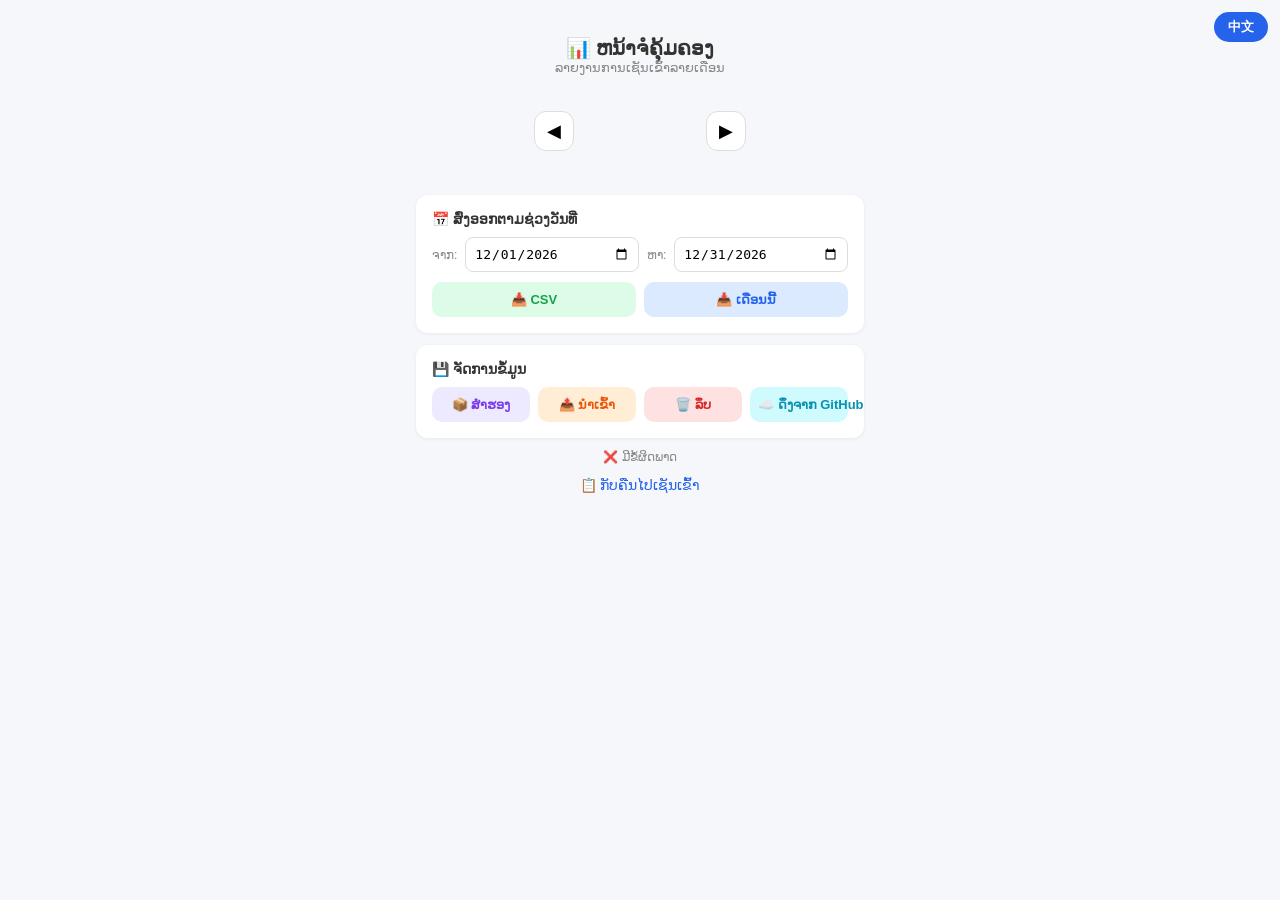
==== commit 47d7f045: "feat: admin add pull from github" ====
--- a/admin-v2.html
+++ b/admin-v2.html
@@ -38,8 +38,7 @@
 .abtn.purple{background:#ede9fe;color:#7c3aed}
 .abtn.orange{background:#ffedd5;color:#ea580c}
 .abtn.red{background:#fee2e2;color:#dc2626}
-.abtn.gray{background:#f3f4f6;color:#6b7280}
-.file-input{display:none}
+.abtn.cyan{background:#cffafe;color:#0891b2}
 .sts{text-align:center;font-size:12px;color:#888;margin-top:8px;min-height:18px}
 .blk{text-align:center;padding:8px 0}
 .blk a{color:#2563eb;text-decoration:none;font-size:14px}
@@ -53,8 +52,7 @@
 <div class="mnav"><button onclick="cm(-1)">◀</button><b id="ML"></b><button onclick="cm(1)">▶</button></div>
 <div class="mstats" id="MS"></div>
 <table><thead><tr id="TH"></tr></thead><tbody id="TB"></tbody></table>
-
-<div class="panel" id="P1">
+<div class="panel">
 <h3 id="P1T"></h3>
 <div class="datepick">
 <label id="LBL1"></label><input type="date" id="D1">
@@ -65,17 +63,16 @@
 <button class="abtn blue" id="BMON" onclick="expMonth()"></button>
 </div>
 </div>
-
 <div class="panel">
 <h3 id="P2T"></h3>
 <div class="btn-row">
 <button class="abtn purple" id="BBKP" onclick="bkpAll()"></button>
 <button class="abtn orange" id="BIMP" onclick="document.getElementById('FI').click()"></button>
 <button class="abtn red" id="BCLR" onclick="clrData()"></button>
+<button class="abtn cyan" id="BSYNC" onclick="pullGitHub()"></button>
 </div>
-<input type="file" class="file-input" id="FI" accept=".json" onchange="impFile(this)">
+<input type="file" class="file-input" id="FI" accept=".json" onchange="impFile(this)" style="display:none">
 </div>
-
 <div class="sts" id="ST"></div>
 <div class="blk"><a href="v2.html" id="BLNK"></a></div>
 <script>
@@ -84,13 +81,13 @@
 var y,m,AR=[],lang='lo',allData=[];
 var TXT={
 lo:{title:'📊 ຫນ້າຈໍຄຸ້ມຄອງ',sub:'ລາຍງານການເຊັນເຂົ້າລາຍເດືອນ',records:'ບັນທຶກ',full:'ທັງມື້',half:'ປາກສາ',abs:'ບໍ່ມາ',colName:'ຊື່',colTotal:'ລວມ',langBtn:'中文',yr:'ປີ',mo:'ເດືອນ',backBtn:'📋 ກັບຄືນໄປເຊັນເຂົ້າ',
-title1:'📅 ສົ່ງອອກຕາມຊ່ວງວັນທີ່',lbl1:'ຈາກ:',lbl2:'ຫາ:',btnExport:'📥 ສົ່ງອອກ CSV',btnMonth:'📥 ສົ່ງອອກເດືອນນີ້',
-title2:'💾 ສຳຮອງຂໍ້ມູນ',btnBackup:'📦 ສຳຮອງທັງໝົດ (JSON)',btnImport:'📤 ນຳເຂົ້າສຳຮອງ',btnClear:'🗑️ ລຶບທັງໝົດ',
-loading:'<span class="spinner"></span>ກຳລັງໂຫຼດ...',ok:'✅ ສຳເລັດ',err:'❌ ມີຂໍ້ຜິດພາດ',confirmClr:'ຕ້ອງການລຶບຂໍ້ມູນທັງໝົດແທ້ບໍ?'},
+title1:'📅 ສົ່ງອອກຕາມຊ່ວງວັນທີ່',lbl1:'ຈາກ:',lbl2:'ຫາ:',btnExport:'📥 CSV',btnMonth:'📥 ເດືອນນີ້',
+title2:'💾 ຈັດການຂໍ້ມູນ',btnBackup:'📦 ສຳຮອງ',btnImport:'📤 ນຳເຂົ້າ',btnClear:'🗑️ ລຶບ',btnSync:'☁️ ດຶງຈາກ GitHub',
+loading:'<span class="spinner"></span>ກຳລັງໂຫຼດ...',ok:'✅ ສຳເລັດ',err:'❌ ມີຂໍ້ຜິດພາດ',confirmClr:'ຕ້ອງການລຶບທັງໝົດ?',pullOk:'✅ ດຶງແລ້ວ'},
 zh:{title:'📊 管理后台',sub:'月度考勤汇总',records:'记录',full:'全天',half:'半天',abs:'缺勤',colName:'姓名',colTotal:'共',langBtn:'LOA',yr:'年',mo:'月',backBtn:'📋 返回签到',
 title1:'📅 按时间导出',lbl1:'从:',lbl2:'到:',btnExport:'📥 导出CSV',btnMonth:'📥 导出本月',
-title2:'💾 数据备份',btnBackup:'📦 全量备份 (JSON)',btnImport:'📤 导入备份',btnClear:'🗑️ 清空数据',
-loading:'<span class="spinner"></span>加载中...',ok:'✅ 完成',err:'❌ 出错',confirmClr:'确定要清空所有数据吗？'}
+title2:'💾 数据管理',btnBackup:'📦 备份',btnImport:'📤 导入',btnClear:'🗑️ 清空',btnSync:'☁️ 从GitHub拉取',
+loading:'<span class="spinner"></span>加载中...',ok:'✅ 完成',err:'❌ 出错',confirmClr:'确定要清空所有数据吗？',pullOk:'✅ 已拉取'}
 };
 function toggleLang(){lang=(lang==='lo')?'zh':'lo';localStorage.setItem('att_lang',lang);ui();render();}
 function ui(){var t=TXT[lang];document.getElementById('LB').textContent=t.langBtn;
@@ -99,7 +96,8 @@
 document.getElementById('P1T').textContent=t.title1;document.getElementById('LBL1').textContent=t.lbl1;document.getElementById('LBL2').textContent=t.lbl2;
 document.getElementById('BEXP').textContent=t.btnExport;document.getElementById('BMON').textContent=t.btnMonth;
 document.getElementById('P2T').textContent=t.title2;document.getElementById('BBKP').textContent=t.btnBackup;
-document.getElementById('BIMP').textContent=t.btnImport;document.getElementById('BCLR').textContent=t.btnClear;}
+document.getElementById('BIMP').textContent=t.btnImport;document.getElementById('BCLR').textContent=t.btnClear;
+document.getElementById('BSYNC').textContent=t.btnSync;}
 function init(){var d=new Date();y=d.getFullYear();m=d.getMonth();var dd=new Date(y,m,1);var de=new Date(y,m+1,0);
 document.getElementById('D1').value=fmt(dd);document.getElementById('D2').value=fmt(de);}
 function fmt(d){return d.getFullYear()+'-'+String(d.getMonth()+1).padStart(2,'0')+'-'+String(d.getDate()).padStart(2,'0');}
@@ -131,14 +129,14 @@
 var b=new Blob([JSON.stringify(s,null,2)],{type:'application/json'});var a=document.createElement('a');a.href=URL.createObjectURL(b);a.download='attendance_backup_'+fmt(new Date())+'.json';a.click();}
 function impFile(el){var f=el.files[0];if(!f)return;var r=new FileReader();
 r.onload=function(e){try{var d=JSON.parse(e.target.result);if(!Array.isArray(d)){alert('Invalid');return;}
-var s=getSrc();var nd=s.concat(d);localStorage.setItem('att2',JSON.stringify(nd));allData=nd;render();
-var st=document.getElementById('ST');st.textContent=TXT[lang].ok+' ('+d.length+')';setTimeout(function(){st.textContent='';},3000);
+var s=getSrc().concat(d);localStorage.setItem('att2',JSON.stringify(s));allData=s;render();
+document.getElementById('ST').textContent=TXT[lang].ok+' ('+d.length+')';setTimeout(function(){document.getElementById('ST').textContent='';},3000);
 }catch(e){alert('Parse error');}};r.readAsText(f);el.value='';}
 function clrData(){if(!confirm(TXT[lang].confirmClr))return;
 localStorage.removeItem('att2');allData=[];render();document.getElementById('ST').textContent=TXT[lang].ok;}
-function loadData(){var t=TXT[lang];var st=document.getElementById('ST');st.innerHTML=t.loading;
-fetch(RAW+'?t='+Date.now()).then(function(r){if(!r.ok)throw 0;return r.json();}).then(function(d){allData=d;st.innerHTML=t.ok;render();}).catch(function(){st.innerHTML=t.loadErr||'';render();});}
-lang=localStorage.getItem('att_lang')||'lo';init();ui();loadData();
+function pullGitHub(){var t=TXT[lang];var st=document.getElementById('ST');st.innerHTML=t.loading;
+fetch(RAW+'?t='+Date.now()).then(function(r){if(!r.ok)throw 0;return r.json();}).then(function(d){allData=d;localStorage.setItem('att2',JSON.stringify(d));render();st.textContent=t.pullOk;setTimeout(function(){st.textContent='';},2000);}).catch(function(){st.textContent=t.err;});}
+lang=localStorage.getItem('att_lang')||'lo';init();ui();pullGitHub();
 </script>
 </body>
 </html>
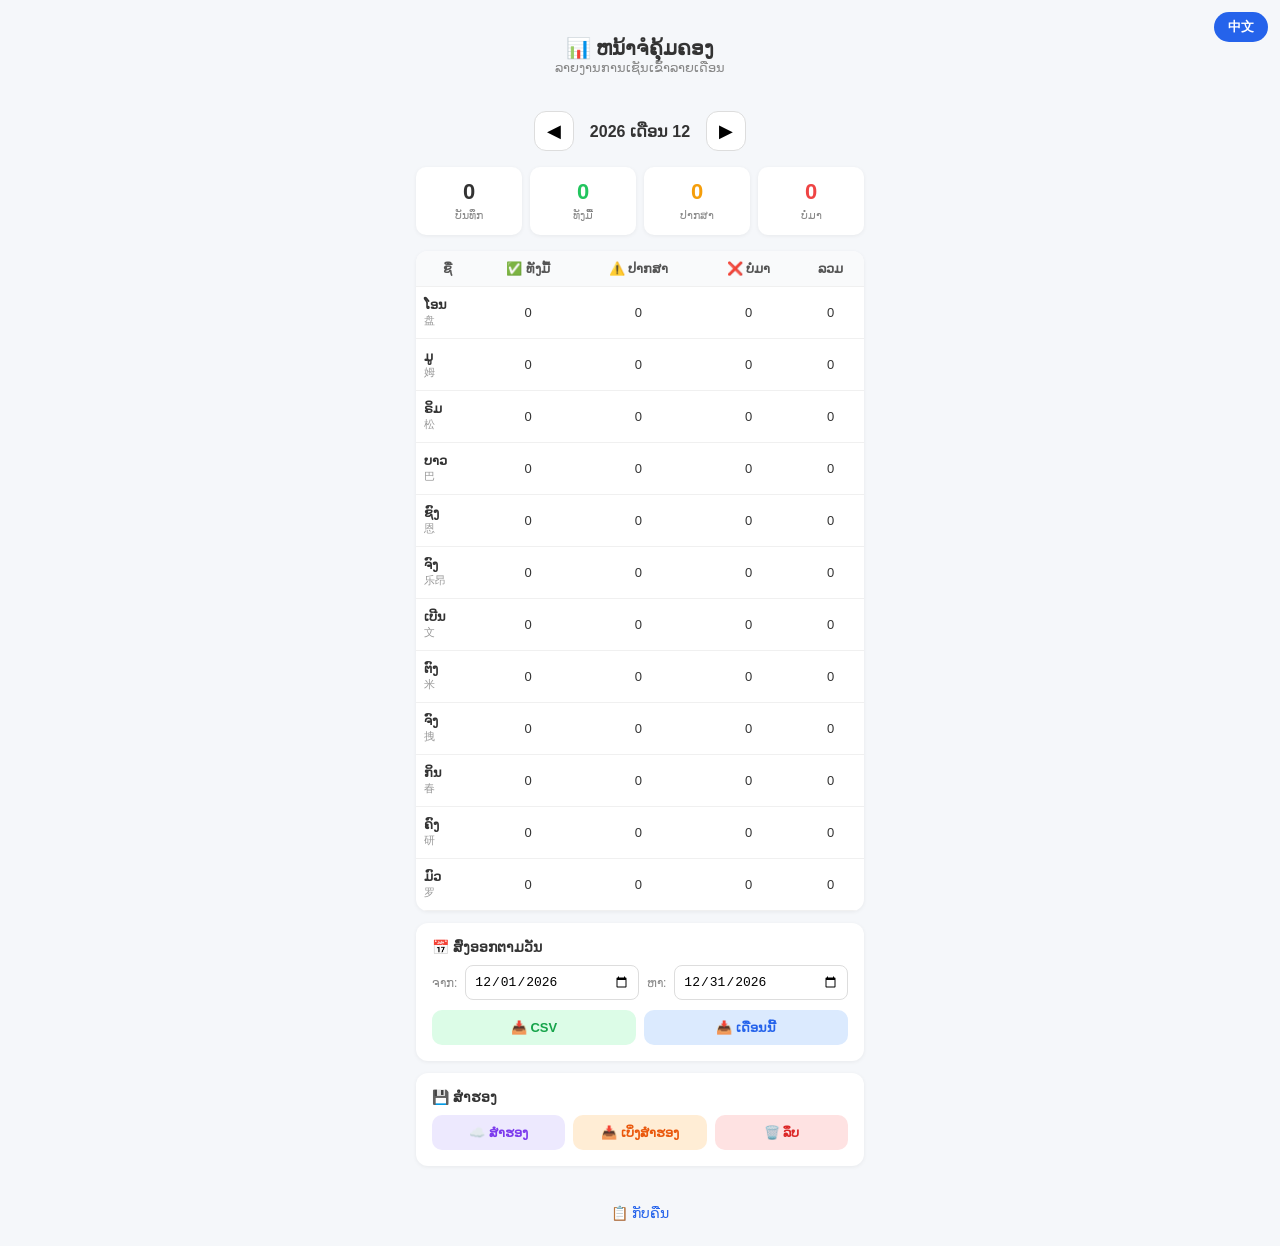
==== commit 31a57282: "feat: admin add versioned backup/restore from GitHub" ====
--- a/admin-v2.html
+++ b/admin-v2.html
@@ -39,6 +39,11 @@
 .abtn.orange{background:#ffedd5;color:#ea580c}
 .abtn.red{background:#fee2e2;color:#dc2626}
 .abtn.cyan{background:#cffafe;color:#0891b2}
+.blist{margin-top:10px;max-height:250px;overflow-y:auto}
+.bitem{display:flex;align-items:center;justify-content:space-between;padding:8px 10px;background:#f9fafb;border-radius:8px;margin-bottom:4px;font-size:12px}
+.bitem span{flex:1;overflow:hidden;text-overflow:ellipsis;white-space:nowrap}
+.bitem button{padding:4px 10px;border:none;border-radius:6px;font-size:11px;font-weight:600;cursor:pointer;white-space:nowrap}
+.bitem .rb{background:#dcfce7;color:#16a34a}
 .sts{text-align:center;font-size:12px;color:#888;margin-top:8px;min-height:18px}
 .blk{text-align:center;padding:8px 0}
 .blk a{color:#2563eb;text-decoration:none;font-size:14px}
@@ -66,28 +71,27 @@
 <div class="panel">
 <h3 id="P2T"></h3>
 <div class="btn-row">
-<button class="abtn purple" id="BBKP" onclick="bkpAll()"></button>
-<button class="abtn orange" id="BIMP" onclick="document.getElementById('FI').click()"></button>
+<button class="abtn purple" id="BBKP" onclick="backupGitHub()"></button>
+<button class="abtn orange" id="BLIST" onclick="listBackups()"></button>
 <button class="abtn red" id="BCLR" onclick="clrData()"></button>
-<button class="abtn cyan" id="BSYNC" onclick="pullGitHub()"></button>
 </div>
-<input type="file" class="file-input" id="FI" accept=".json" onchange="impFile(this)" style="display:none">
+<div class="blist" id="BLISTBOX" style="display:none"></div>
 </div>
 <div class="sts" id="ST"></div>
 <div class="blk"><a href="v2.html" id="BLNK"></a></div>
 <script>
-var REPO='guocheng1378/attendance-tracker',RAW='https://raw.githubusercontent.com/'+REPO+'/main/data.json';
+var REPO='guocheng1378/attendance-tracker',API='https://api.github.com/repos/'+REPO,RAW='https://raw.githubusercontent.com/'+REPO+'/main/';
 var E=[{id:1,n:'ໂອນ',z:'盘'},{id:2,n:'ມູ',z:'姆'},{id:3,n:'ຣິມ',z:'松'},{id:4,n:'ບາວ',z:'巴'},{id:5,n:'ຊົງ',z:'恩'},{id:6,n:'ຈົງ',z:'乐昂'},{id:7,n:'ເບີນ',z:'文'},{id:8,n:'ຕົງ',z:'米'},{id:9,n:'ຈົງ',z:'拽'},{id:10,n:'ກິນ',z:'春'},{id:11,n:'ຄົງ',z:'研'},{id:12,n:'ມົວ',z:'罗'}];
-var y,m,AR=[],lang='lo',allData=[];
+var y,m,AR=[],lang='lo',allData=[],ghToken='';
 var TXT={
-lo:{title:'📊 ຫນ້າຈໍຄຸ້ມຄອງ',sub:'ລາຍງານການເຊັນເຂົ້າລາຍເດືອນ',records:'ບັນທຶກ',full:'ທັງມື້',half:'ປາກສາ',abs:'ບໍ່ມາ',colName:'ຊື່',colTotal:'ລວມ',langBtn:'中文',yr:'ປີ',mo:'ເດືອນ',backBtn:'📋 ກັບຄືນໄປເຊັນເຂົ້າ',
-title1:'📅 ສົ່ງອອກຕາມຊ່ວງວັນທີ່',lbl1:'ຈາກ:',lbl2:'ຫາ:',btnExport:'📥 CSV',btnMonth:'📥 ເດືອນນີ້',
-title2:'💾 ຈັດການຂໍ້ມູນ',btnBackup:'📦 ສຳຮອງ',btnImport:'📤 ນຳເຂົ້າ',btnClear:'🗑️ ລຶບ',btnSync:'☁️ ດຶງຈາກ GitHub',
-loading:'<span class="spinner"></span>ກຳລັງໂຫຼດ...',ok:'✅ ສຳເລັດ',err:'❌ ມີຂໍ້ຜິດພາດ',confirmClr:'ຕ້ອງການລຶບທັງໝົດ?',pullOk:'✅ ດຶງແລ້ວ'},
-zh:{title:'📊 管理后台',sub:'月度考勤汇总',records:'记录',full:'全天',half:'半天',abs:'缺勤',colName:'姓名',colTotal:'共',langBtn:'LOA',yr:'年',mo:'月',backBtn:'📋 返回签到',
+lo:{title:'📊 ຫນ້າຈໍຄຸ້ມຄອງ',sub:'ລາຍງານການເຊັນເຂົ້າລາຍເດືອນ',records:'ບັນທຶກ',full:'ທັງມື້',half:'ປາກສາ',abs:'ບໍ່ມາ',colName:'ຊື່',colTotal:'ລວມ',langBtn:'中文',mo:'ເດືອນ',backBtn:'📋 ກັບຄືນ',
+title1:'📅 ສົ່ງອອກຕາມວັນ',lbl1:'ຈາກ:',lbl2:'ຫາ:',btnExport:'📥 CSV',btnMonth:'📥 ເດືອນນີ້',
+title2:'💾 ສຳຮອງ',btnBackup:'☁️ ສຳຮອງ',btnList:'📥 ເບິ່ງສຳຮອງ',btnClear:'🗑️ ລຶບ',
+loading:'<span class="spinner"></span>...',ok:'✅ ສຳເລັດ',err:'❌ ມີຂໍ້ຜິດພາດ',confirmClr:'ລຶບທັງໝົດ?',restore:'ກູ້ຄືນ',noBk:'ບໍ່ມີສຳຮອງ',confirmR:'ກູ້ຄືນສຳຮອງ?'},
+zh:{title:'📊 管理后台',sub:'月度考勤汇总',records:'记录',full:'全天',half:'半天',abs:'缺勤',colName:'姓名',colTotal:'共',langBtn:'LOA',mo:'月',backBtn:'📋 返回',
 title1:'📅 按时间导出',lbl1:'从:',lbl2:'到:',btnExport:'📥 导出CSV',btnMonth:'📥 导出本月',
-title2:'💾 数据管理',btnBackup:'📦 备份',btnImport:'📤 导入',btnClear:'🗑️ 清空',btnSync:'☁️ 从GitHub拉取',
-loading:'<span class="spinner"></span>加载中...',ok:'✅ 完成',err:'❌ 出错',confirmClr:'确定要清空所有数据吗？',pullOk:'✅ 已拉取'}
+title2:'💾 备份管理',btnBackup:'☁️ 备份到GitHub',btnList:'📥 查看备份',btnClear:'🗑️ 清空',
+loading:'<span class="spinner"></span>...',ok:'✅ 完成',err:'❌ 出错',confirmClr:'清空所有数据？',restore:'恢复',noBk:'暂无备份',confirmR:'恢复这个备份？'}
 };
 function toggleLang(){lang=(lang==='lo')?'zh':'lo';localStorage.setItem('att_lang',lang);ui();render();}
 function ui(){var t=TXT[lang];document.getElementById('LB').textContent=t.langBtn;
@@ -96,10 +100,9 @@
 document.getElementById('P1T').textContent=t.title1;document.getElementById('LBL1').textContent=t.lbl1;document.getElementById('LBL2').textContent=t.lbl2;
 document.getElementById('BEXP').textContent=t.btnExport;document.getElementById('BMON').textContent=t.btnMonth;
 document.getElementById('P2T').textContent=t.title2;document.getElementById('BBKP').textContent=t.btnBackup;
-document.getElementById('BIMP').textContent=t.btnImport;document.getElementById('BCLR').textContent=t.btnClear;
-document.getElementById('BSYNC').textContent=t.btnSync;}
+document.getElementById('BLIST').textContent=t.btnList;document.getElementById('BCLR').textContent=t.btnClear;}
 function init(){var d=new Date();y=d.getFullYear();m=d.getMonth();var dd=new Date(y,m,1);var de=new Date(y,m+1,0);
-document.getElementById('D1').value=fmt(dd);document.getElementById('D2').value=fmt(de);}
+document.getElementById('D1').value=fmt(dd);document.getElementById('D2').value=fmt(de);ghToken=localStorage.getItem('att_gh_token')||'';}
 function fmt(d){return d.getFullYear()+'-'+String(d.getMonth()+1).padStart(2,'0')+'-'+String(d.getDate()).padStart(2,'0');}
 function cm(d){m+=d;if(m>11){m=0;y++;}if(m<0){m=11;y--;}var dd=new Date(y,m,1);var de=new Date(y,m+1,0);
 document.getElementById('D1').value=fmt(dd);document.getElementById('D2').value=fmt(de);render();}
@@ -121,22 +124,39 @@
 function expMonth(){var t=TXT[lang];var ym=y+'-'+String(m+1).padStart(2,'0');
 var s=getSrc().filter(function(x){return x.d>=ym+'-01'&&x.d<=ym+'-31';});dlCSV(s,'attendance_'+ym+'.csv',t);}
 function dlCSV(data,name,t){if(data.length===0){alert('No data');return;}
-var sm={f:t.full,h:t.half,a:t.abs};
-var csv='\uFEFFວັນທີ່,ຊື່,ຊື່ຈີນ,ສະຖານະ\n';
+var sm={f:t.full,h:t.half,a:t.abs};var csv='\uFEFFວັນທີ່,ຊື່,ຊື່ຈີນ,ສະຖານະ\n';
 data.forEach(function(r){csv+=r.d+','+r.n+','+r.z+','+sm[r.s]+'\n';});
 var b=new Blob([csv],{type:'text/csv;charset=utf-8'});var a=document.createElement('a');a.href=URL.createObjectURL(b);a.download=name;a.click();}
-function bkpAll(){var s=getSrc();if(s.length===0){alert('No data');return;}
-var b=new Blob([JSON.stringify(s,null,2)],{type:'application/json'});var a=document.createElement('a');a.href=URL.createObjectURL(b);a.download='attendance_backup_'+fmt(new Date())+'.json';a.click();}
-function impFile(el){var f=el.files[0];if(!f)return;var r=new FileReader();
-r.onload=function(e){try{var d=JSON.parse(e.target.result);if(!Array.isArray(d)){alert('Invalid');return;}
-var s=getSrc().concat(d);localStorage.setItem('att2',JSON.stringify(s));allData=s;render();
-document.getElementById('ST').textContent=TXT[lang].ok+' ('+d.length+')';setTimeout(function(){document.getElementById('ST').textContent='';},3000);
-}catch(e){alert('Parse error');}};r.readAsText(f);el.value='';}
+function backupGitHub(){if(!ghToken){alert('请先在签到页输入Token');return;}
+var t=TXT[lang],st=document.getElementById('ST');st.innerHTML=t.loading;
+var data=getSrc();if(data.length===0){alert('No data');st.innerHTML='';return;}
+var now=new Date();var fn='backup/attendance-'+now.getFullYear()+'-'+String(now.getMonth()+1).padStart(2,'0')+'-'+String(now.getDate()).padStart(2,'0')+'_'+String(now.getHours()).padStart(2,'0')+String(now.getMinutes()).padStart(2,'0')+'.json';
+var body=JSON.stringify(data,null,2);
+fetch(API+'/contents/'+fn,{method:'PUT',headers:{'Authorization':'token '+ghToken,'Content-Type':'application/json'},
+body:JSON.stringify({message:'backup '+fn.split('/')[1],content:btoa(unescape(encodeURIComponent(body))),branch:'main'})})
+.then(function(r){return r.json();}).then(function(d){if(d.content){st.innerHTML='✅ '+fn.split('/')[1];}else{st.innerHTML=t.err;}})
+.catch(function(){st.innerHTML=t.err;});}
+function listBackups(){if(!ghToken){alert('请先在签到页输入Token');return;}
+var t=TXT[lang],st=document.getElementById('ST'),box=document.getElementById('BLISTBOX');
+st.innerHTML=t.loading;
+fetch(API+'/contents/backup',{headers:{'Authorization':'token '+ghToken}})
+.then(function(r){return r.json();}).then(function(files){
+var jsons=files.filter(function(f){return f.name.endsWith('.json');}).sort().reverse();
+if(jsons.length===0){box.innerHTML='<div style="padding:8px;text-align:center;color:#888;font-size:12px">'+t.noBk+'</div>';box.style.display='block';st.innerHTML='';return;}
+var html='';jsons.forEach(function(f){var d=f.name.replace('attendance-','').replace('.json','');
+html+='<div class="bitem"><span>📅 '+d+'</span><button class="rb" onclick="restoreBackup(\''+f.name+'\')">'+t.restore+'</button></div>';});
+box.innerHTML=html;box.style.display='block';st.innerHTML='';})
+.catch(function(){st.innerHTML=t.err;});}
+function restoreBackup(name){if(!confirm(TXT[lang].confirmR))return;
+var t=TXT[lang],st=document.getElementById('ST');st.innerHTML=t.loading;
+fetch(RAW+'backup/'+name+'?t='+Date.now())
+.then(function(r){if(!r.ok)throw 0;return r.json();}).then(function(data){
+localStorage.setItem('att2',JSON.stringify(data));allData=data;render();
+st.innerHTML='✅ '+data.length+' '+t.ok;setTimeout(function(){st.innerHTML='';},3000);})
+.catch(function(){st.innerHTML=t.err;});}
 function clrData(){if(!confirm(TXT[lang].confirmClr))return;
 localStorage.removeItem('att2');allData=[];render();document.getElementById('ST').textContent=TXT[lang].ok;}
-function pullGitHub(){var t=TXT[lang];var st=document.getElementById('ST');st.innerHTML=t.loading;
-fetch(RAW+'?t='+Date.now()).then(function(r){if(!r.ok)throw 0;return r.json();}).then(function(d){allData=d;localStorage.setItem('att2',JSON.stringify(d));render();st.textContent=t.pullOk;setTimeout(function(){st.textContent='';},2000);}).catch(function(){st.textContent=t.err;});}
-lang=localStorage.getItem('att_lang')||'lo';init();ui();pullGitHub();
+init();ui();render();
 </script>
 </body>
 </html>
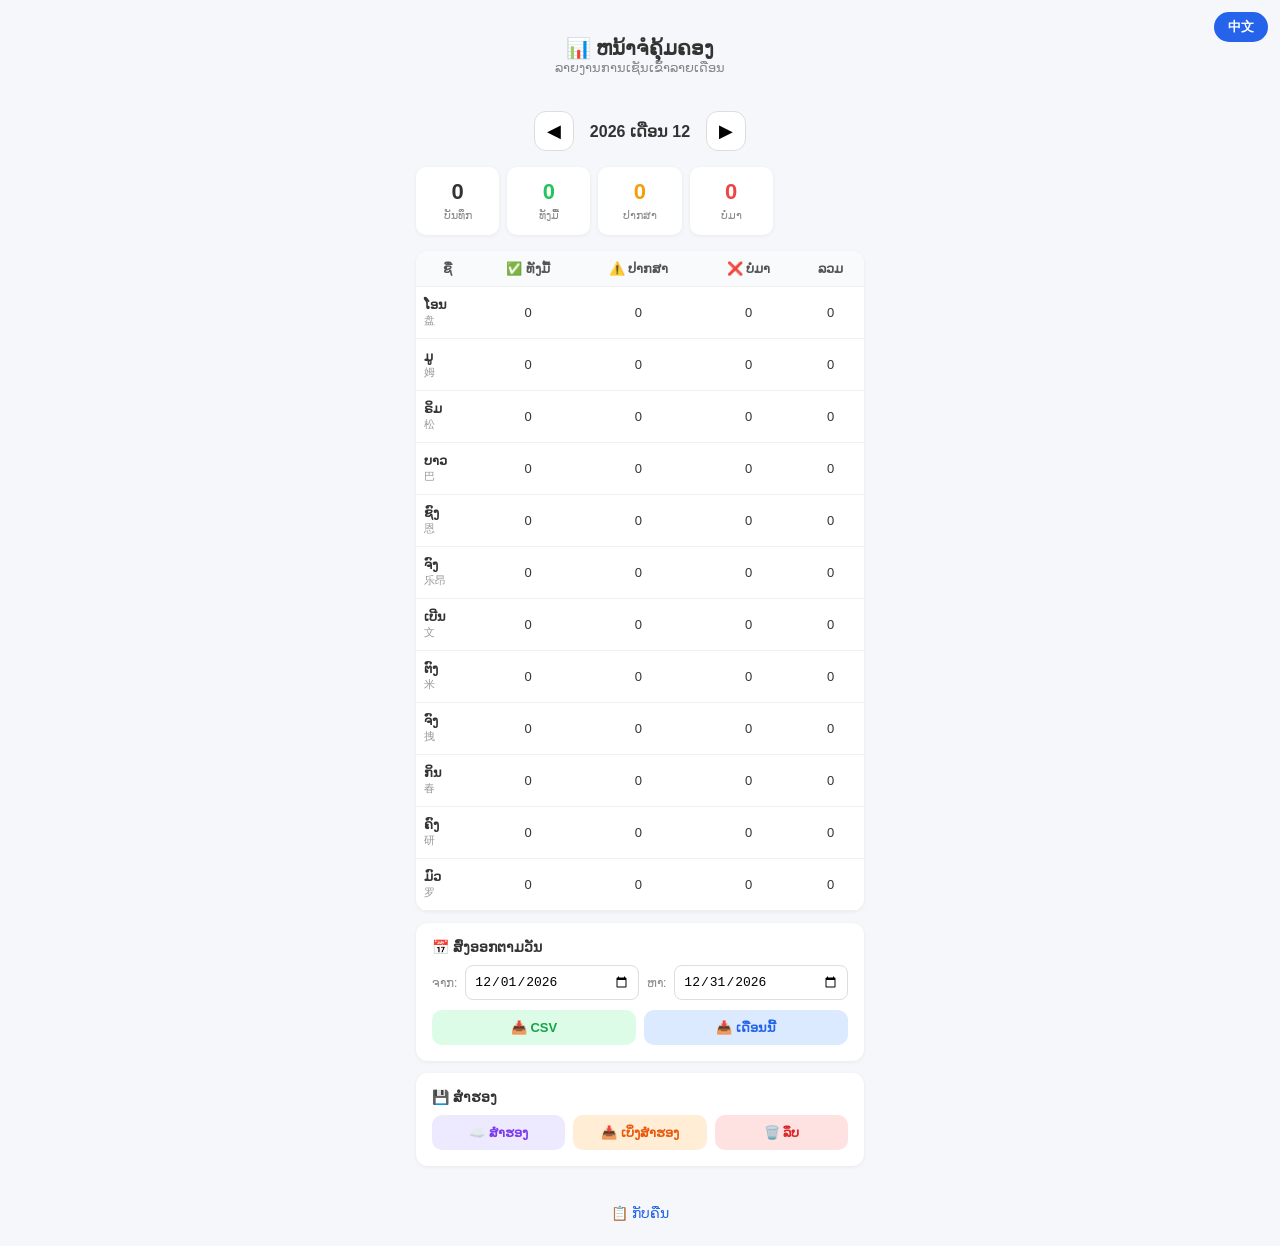
==== commit 0b711d49: "update admin-v2.html (fixes: bearer/sha/apiErr/csv/i18n)" ====
--- a/admin-v2.html
+++ b/admin-v2.html
@@ -14,13 +14,14 @@
 .mnav{display:flex;align-items:center;justify-content:center;gap:16px;margin:16px 0}
 .mnav button{background:white;border:1px solid #ddd;border-radius:12px;width:40px;height:40px;font-size:18px;cursor:pointer}
 .mnav b{font-size:16px;min-width:100px;text-align:center}
-.mstats{display:grid;grid-template-columns:repeat(4,1fr);gap:8px;margin-bottom:16px}
-.ms{background:white;border-radius:10px;padding:12px 8px;text-align:center;box-shadow:0 1px 4px rgba(0,0,0,.06)}
+.mstats{display:grid;grid-template-columns:repeat(5,1fr);gap:8px;margin-bottom:16px}
+.ms{background:white;border-radius:10px;padding:12px 6px;text-align:center;box-shadow:0 1px 4px rgba(0,0,0,.06)}
 .ms b{display:block;font-size:22px}
 .ms small{font-size:11px;color:#888}
 .ms.f b{color:#22c55e}
 .ms.h b{color:#f59e0b}
 .ms.a b{color:#ef4444}
+.ms.n b{color:#94a3b8}
 table{width:100%;border-collapse:collapse;background:white;border-radius:12px;overflow:hidden;box-shadow:0 1px 4px rgba(0,0,0,.06)}
 th,td{padding:10px 8px;text-align:center;font-size:13px;border-bottom:1px solid #f0f0f0}
 th{background:#f9fafb;font-weight:600;color:#555}
@@ -84,17 +85,22 @@
 var E=[{id:1,n:'ໂອນ',z:'盘'},{id:2,n:'ມູ',z:'姆'},{id:3,n:'ຣິມ',z:'松'},{id:4,n:'ບາວ',z:'巴'},{id:5,n:'ຊົງ',z:'恩'},{id:6,n:'ຈົງ',z:'乐昂'},{id:7,n:'ເບີນ',z:'文'},{id:8,n:'ຕົງ',z:'米'},{id:9,n:'ຈົງ',z:'拽'},{id:10,n:'ກິນ',z:'春'},{id:11,n:'ຄົງ',z:'研'},{id:12,n:'ມົວ',z:'罗'}];
 var y,m,AR=[],lang='lo',allData=[],ghToken='';
 var TXT={
-lo:{title:'📊 ຫນ້າຈໍຄຸ້ມຄອງ',sub:'ລາຍງານການເຊັນເຂົ້າລາຍເດືອນ',records:'ບັນທຶກ',full:'ທັງມື້',half:'ປາກສາ',abs:'ບໍ່ມາ',colName:'ຊື່',colTotal:'ລວມ',langBtn:'中文',mo:'ເດືອນ',backBtn:'📋 ກັບຄືນ',
+lo:{title:'📊 ຫນ້າຈໍຄຸ້ມຄອງ',sub:'ລາຍງານການເຊັນເຂົ້າລາຍເດືອນ',records:'ບັນທຶກ',full:'ທັງມື້',half:'ປາກສາ',abs:'ບໍ່ມາ',unrecorded:'ບໍ່ໄດ້ລົງທະບຽນ',colName:'ຊື່',colTotal:'ລວມ',langBtn:'中文',mo:'ເດືອນ',backBtn:'📋 ກັບຄືນ',
+c1:'ວັນທີ່',c2:'ຊື່',c3:'ຊື່ຈີນ',c4:'ສະຖານະ',
 title1:'📅 ສົ່ງອອກຕາມວັນ',lbl1:'ຈາກ:',lbl2:'ຫາ:',btnExport:'📥 CSV',btnMonth:'📥 ເດືອນນີ້',
 title2:'💾 ສຳຮອງ',btnBackup:'☁️ ສຳຮອງ',btnList:'📥 ເບິ່ງສຳຮອງ',btnClear:'🗑️ ລຶບ',
-loading:'<span class="spinner"></span>...',ok:'✅ ສຳເລັດ',err:'❌ ມີຂໍ້ຜິດພາດ',confirmClr:'ລຶບທັງໝົດ?',restore:'ກູ້ຄືນ',noBk:'ບໍ່ມີສຳຮອງ',confirmR:'ກູ້ຄືນສຳຮອງ?'},
-zh:{title:'📊 管理后台',sub:'月度考勤汇总',records:'记录',full:'全天',half:'半天',abs:'缺勤',colName:'姓名',colTotal:'共',langBtn:'LOA',mo:'月',backBtn:'📋 返回',
+loading:'<span class="spinner"></span>...',ok:'✅ ສຳເລັດ',err:'❌ ມີຂໍ້ຜິດພາດ',confirmClr:'ລຶບທັງໝົດ?',restore:'ກູ້ຄືນ',noBk:'ບໍ່ມີສຳຮອງ',confirmR:'ກູ້ຄືນສຳຮອງ?',
+noData:'ບໍ່ມີຂໍ້ມູນ',needToken:'ກະລຸນາໃສ່ Token ກ່ອນ'},
+zh:{title:'📊 管理后台',sub:'月度考勤汇总',records:'记录',full:'全天',half:'半天',abs:'缺勤',unrecorded:'未登记',colName:'姓名',colTotal:'共',langBtn:'LOA',mo:'月',backBtn:'📋 返回',
+c1:'日期',c2:'姓名',c3:'中文名',c4:'状态',
 title1:'📅 按时间导出',lbl1:'从:',lbl2:'到:',btnExport:'📥 导出CSV',btnMonth:'📥 导出本月',
 title2:'💾 备份管理',btnBackup:'☁️ 备份到GitHub',btnList:'📥 查看备份',btnClear:'🗑️ 清空',
-loading:'<span class="spinner"></span>...',ok:'✅ 完成',err:'❌ 出错',confirmClr:'清空所有数据？',restore:'恢复',noBk:'暂无备份',confirmR:'恢复这个备份？'}
+loading:'<span class="spinner"></span>...',ok:'✅ 完成',err:'❌ 出错',confirmClr:'清空所有数据？',restore:'恢复',noBk:'暂无备份',confirmR:'恢复这个备份？',
+noData:'暂无数据',needToken:'请先输入Token'}
 };
 function toggleLang(){lang=(lang==='lo')?'zh':'lo';localStorage.setItem('att_lang',lang);ui();render();}
-function ui(){var t=TXT[lang];document.getElementById('LB').textContent=t.langBtn;
+function ui(){var t=TXT[lang];document.title=t.title;
+document.getElementById('LB').textContent=t.langBtn;
 document.getElementById('HT').textContent=t.title;document.getElementById('HP').textContent=t.sub;
 document.getElementById('BLNK').textContent=t.backBtn;
 document.getElementById('P1T').textContent=t.title1;document.getElementById('LBL1').textContent=t.lbl1;document.getElementById('LBL2').textContent=t.lbl2;
@@ -106,57 +112,71 @@
 function fmt(d){return d.getFullYear()+'-'+String(d.getMonth()+1).padStart(2,'0')+'-'+String(d.getDate()).padStart(2,'0');}
 function cm(d){m+=d;if(m>11){m=0;y++;}if(m<0){m=11;y--;}var dd=new Date(y,m,1);var de=new Date(y,m+1,0);
 document.getElementById('D1').value=fmt(dd);document.getElementById('D2').value=fmt(de);render();}
+// 未选择=缺勤(a)；worker id 不在 E 里不再静默丢弃，而是归入 "#<id>" 小结。
 function render(){var t=TXT[lang];document.getElementById('ML').textContent=y+' '+t.mo+' '+(m+1);
 var src=allData.length>0?allData:[];
 if(src.length===0){try{src=JSON.parse(localStorage.getItem('att2'));}catch(e){}if(!src)src=[];}
 var ym=y+'-'+String(m+1).padStart(2,'0');
 AR=src.filter(function(x){return x.d>=ym+'-01'&&x.d<=ym+'-31';});
 var ws={};E.forEach(function(e){ws[e.id]={n:e.n,z:e.z,f:0,h:0,a:0};});
-AR.forEach(function(r){if(r.w&&ws[r.w])ws[r.w][r.s]++;});
-var tf=0,th=0,ta=0;Object.values(ws).forEach(function(w){tf+=w.f;th+=w.h;ta+=w.a;});
+AR.forEach(function(r){if(!r.w)return;if(!ws[r.w])ws[r.w]={n:'#'+r.w,z:'?',f:0,h:0,a:0};
+if(r.s==='f')ws[r.w].f++;else if(r.s==='h')ws[r.w].h++;else if(r.s==='a')ws[r.w].a++;});
+var tf=0,th=0,ta=0;Object.keys(ws).forEach(function(k){tf+=ws[k].f;th+=ws[k].h;ta+=ws[k].a;});
 document.getElementById('MS').innerHTML='<div class="ms"><b>'+AR.length+'</b><small>'+t.records+'</small></div><div class="ms f"><b>'+tf+'</b><small>'+t.full+'</small></div><div class="ms h"><b>'+th+'</b><small>'+t.half+'</small></div><div class="ms a"><b>'+ta+'</b><small>'+t.abs+'</small></div>';
 document.getElementById('TH').innerHTML='<th>'+t.colName+'</th><th>✅ '+t.full+'</th><th>⚠️ '+t.half+'</th><th>❌ '+t.abs+'</th><th>'+t.colTotal+'</th>';
-var tb='';Object.values(ws).forEach(function(w){var tt=w.f*1+w.h*0.5;tb+='<tr><td class="nm">'+w.n+'<br><small>'+w.z+'</small></td><td>'+w.f+'</td><td>'+w.h+'</td><td>'+w.a+'</td><td>'+tt+'</td></tr>';});
+var tb='';Object.keys(ws).forEach(function(k){var w=ws[k];var tt=w.f*1+w.h*0.5;tb+='<tr><td class="nm">'+w.n+'<br><small>'+w.z+'</small></td><td>'+w.f+'</td><td>'+w.h+'</td><td>'+w.a+'</td><td>'+tt+'</td></tr>';});
 document.getElementById('TB').innerHTML=tb;}
 function getSrc(){var s=allData.length>0?allData:[];if(s.length===0){try{s=JSON.parse(localStorage.getItem('att2'));}catch(e){}if(!s)s=[];}return s;}
 function expRange(){var t=TXT[lang];var d1=document.getElementById('D1').value;var d2=document.getElementById('D2').value;if(!d1||!d2)return;
 var s=getSrc().filter(function(x){return x.d>=d1&&x.d<=d2;});dlCSV(s,'attendance_'+d1+'_'+d2+'.csv',t);}
 function expMonth(){var t=TXT[lang];var ym=y+'-'+String(m+1).padStart(2,'0');
 var s=getSrc().filter(function(x){return x.d>=ym+'-01'&&x.d<=ym+'-31';});dlCSV(s,'attendance_'+ym+'.csv',t);}
-function dlCSV(data,name,t){if(data.length===0){alert('No data');return;}
-var sm={f:t.full,h:t.half,a:t.abs};var csv='\uFEFFວັນທີ່,ຊື່,ຊື່ຈີນ,ສະຖານະ\n';
-data.forEach(function(r){csv+=r.d+','+r.n+','+r.z+','+sm[r.s]+'\n';});
+// Fix #7: CSV 字段转义 + 本地化表头 + 无数据提示本地化。
+function q(v){v=String(v==null?'':v);return '"'+v.replace(/"/g,'""')+'"';}
+function dlCSV(data,name,t){if(data.length===0){alert(TXT[lang].noData);return;}
+var sm={f:t.full,h:t.half,a:t.abs,n:t.unrecorded};
+var csv='\uFEFF'+[q(t.c1),q(t.c2),q(t.c3),q(t.c4)].join(',')+'\n';
+data.forEach(function(r){csv+=[q(r.d),q(r.n),q(r.z),q(sm[r.s]||'')].join(',')+'\n';});
 var b=new Blob([csv],{type:'text/csv;charset=utf-8'});var a=document.createElement('a');a.href=URL.createObjectURL(b);a.download=name;a.click();}
-function backupGitHub(){if(!ghToken){alert('请先在签到页输入Token');return;}
+// Fix #2/#4/#6: Bearer 鉴权、备份先查 sha、文件名到秒、按状态码提示错误。
+function authHead(){return {'Authorization':'Bearer '+ghToken,'Content-Type':'application/json'};}
+function apiErr(s){var t=TXT[lang];if(s===401)return t.err+' (401: Token 无效或权限不足)';if(s===403)return t.err+' (403: 无权限或已限流)';if(s===404)return t.err+' (404: 文件或目录不存在)';if(s===422)return t.err+' (422: 覆盖未提供 sha)';return t.err+' ('+s+')';}
+function bkName(){var d=new Date();
+return 'attendance-'+d.getFullYear()+'-'+String(d.getMonth()+1).padStart(2,'0')+'-'+String(d.getDate()).padStart(2,'0')+'_'+String(d.getHours()).padStart(2,'0')+String(d.getMinutes()).padStart(2,'0')+String(d.getSeconds()).padStart(2,'0')+'.json';}
+function putContent(fn,contentJson){
+var body={message:'backup '+fn,content:btoa(unescape(encodeURIComponent(contentJson)))};
+return fetch(API+'/contents/backup/'+fn,{headers:{'Authorization':'Bearer '+ghToken}})
+.then(function(r){if(r.ok)return r.json();if(r.status===404)return null;throw r.status;})
+.then(function(ex){if(ex&&ex.sha)body.sha=ex.sha;
+return fetch(API+'/contents/backup/'+fn,{method:'PUT',headers:authHead(),body:JSON.stringify(body)});})
+.then(function(r){if(!r.ok)throw r.status;return r.json();});}
+function backupGitHub(){if(!ghToken){alert(TXT[lang].needToken);return;}
 var t=TXT[lang],st=document.getElementById('ST');st.innerHTML=t.loading;
-var data=getSrc();if(data.length===0){alert('No data');st.innerHTML='';return;}
-var now=new Date();var fn='backup/attendance-'+now.getFullYear()+'-'+String(now.getMonth()+1).padStart(2,'0')+'-'+String(now.getDate()).padStart(2,'0')+'_'+String(now.getHours()).padStart(2,'0')+String(now.getMinutes()).padStart(2,'0')+'.json';
-var body=JSON.stringify(data,null,2);
-fetch(API+'/contents/'+fn,{method:'PUT',headers:{'Authorization':'token '+ghToken,'Content-Type':'application/json'},
-body:JSON.stringify({message:'backup '+fn.split('/')[1],content:btoa(unescape(encodeURIComponent(body))),branch:'main'})})
-.then(function(r){return r.json();}).then(function(d){if(d.content){st.innerHTML='✅ '+fn.split('/')[1];}else{st.innerHTML=t.err;}})
-.catch(function(){st.innerHTML=t.err;});}
-function listBackups(){if(!ghToken){alert('请先在签到页输入Token');return;}
+var data=getSrc();if(data.length===0){alert(TXT[lang].noData);st.innerHTML='';return;}
+putContent(bkName(),JSON.stringify(data,null,2))
+.then(function(){st.innerHTML='✅ '+t.ok;setTimeout(function(){st.innerHTML='';},3000);})
+.catch(function(e){st.innerHTML=apiErr(e);});}
+function listBackups(){if(!ghToken){alert(TXT[lang].needToken);return;}
 var t=TXT[lang],st=document.getElementById('ST'),box=document.getElementById('BLISTBOX');
-st.innerHTML=t.loading;
-fetch(API+'/contents/backup',{headers:{'Authorization':'token '+ghToken}})
-.then(function(r){return r.json();}).then(function(files){
+st.innerHTML=t.loading;box.innerHTML='';box.style.display='none';
+fetch(API+'/contents/backup',{headers:{'Authorization':'Bearer '+ghToken}})
+.then(function(r){if(!r.ok)throw r.status;return r.json();}).then(function(files){
 var jsons=files.filter(function(f){return f.name.endsWith('.json');}).sort().reverse();
 if(jsons.length===0){box.innerHTML='<div style="padding:8px;text-align:center;color:#888;font-size:12px">'+t.noBk+'</div>';box.style.display='block';st.innerHTML='';return;}
 var html='';jsons.forEach(function(f){var d=f.name.replace('attendance-','').replace('.json','');
 html+='<div class="bitem"><span>📅 '+d+'</span><button class="rb" onclick="restoreBackup(\''+f.name+'\')">'+t.restore+'</button></div>';});
 box.innerHTML=html;box.style.display='block';st.innerHTML='';})
-.catch(function(){st.innerHTML=t.err;});}
+.catch(function(e){st.innerHTML=apiErr(e);});}
 function restoreBackup(name){if(!confirm(TXT[lang].confirmR))return;
 var t=TXT[lang],st=document.getElementById('ST');st.innerHTML=t.loading;
 fetch(RAW+'backup/'+name+'?t='+Date.now())
-.then(function(r){if(!r.ok)throw 0;return r.json();}).then(function(data){
+.then(function(r){if(!r.ok)throw r.status;return r.json();}).then(function(data){
 localStorage.setItem('att2',JSON.stringify(data));allData=data;render();
 st.innerHTML='✅ '+data.length+' '+t.ok;setTimeout(function(){st.innerHTML='';},3000);})
-.catch(function(){st.innerHTML=t.err;});}
+.catch(function(e){st.innerHTML=apiErr(e);});}
 function clrData(){if(!confirm(TXT[lang].confirmClr))return;
 localStorage.removeItem('att2');allData=[];render();document.getElementById('ST').textContent=TXT[lang].ok;}
 init();ui();render();
 </script>
 </body>
-</html>+</html>
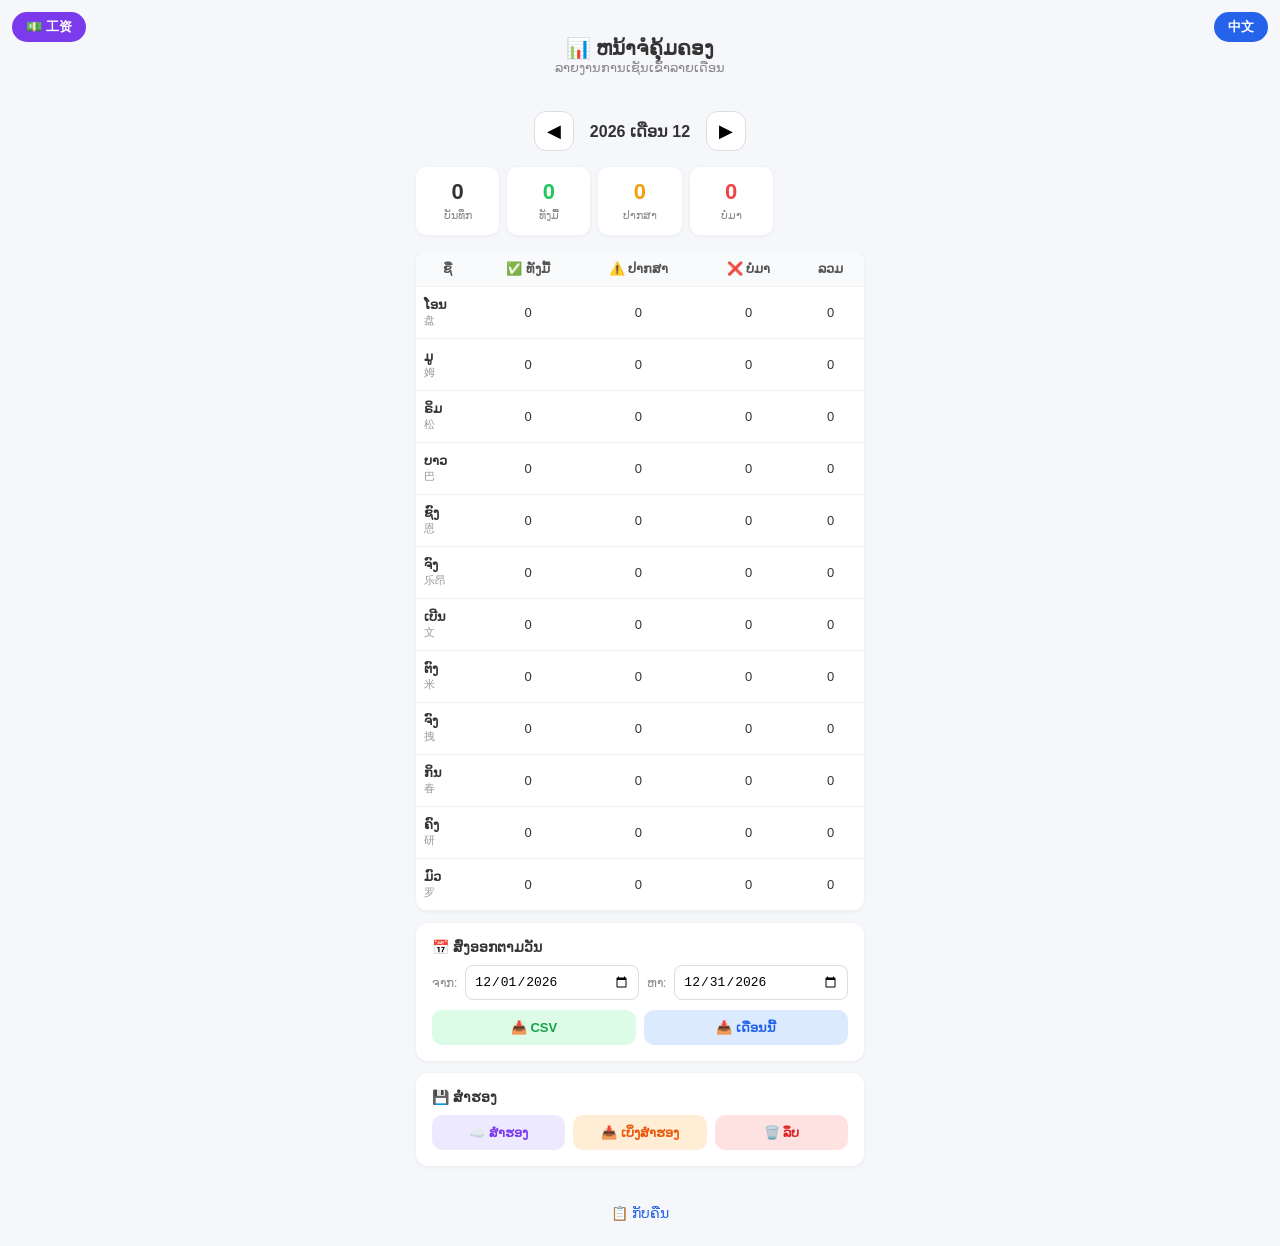
==== commit 619ba92d: "update admin-v2.html (add 工资链接/预支record)" ====
--- a/admin-v2.html
+++ b/admin-v2.html
@@ -11,6 +11,7 @@
 .hdr h1{font-size:20px}
 .hdr p{font-size:13px;color:#888}
 .lang{position:fixed;top:12px;right:12px;background:#2563eb;color:white;border:none;border-radius:20px;padding:6px 14px;font-size:13px;font-weight:600;cursor:pointer;z-index:99}
+.sal{position:fixed;top:12px;left:12px;background:#7c3aed;color:white;border:none;border-radius:20px;padding:6px 14px;font-size:13px;font-weight:600;cursor:pointer;z-index:99}
 .mnav{display:flex;align-items:center;justify-content:center;gap:16px;margin:16px 0}
 .mnav button{background:white;border:1px solid #ddd;border-radius:12px;width:40px;height:40px;font-size:18px;cursor:pointer}
 .mnav b{font-size:16px;min-width:100px;text-align:center}
@@ -53,6 +54,7 @@
 </style>
 </head>
 <body>
+<button class="sal" onclick="location.href='salary.html'">💵 工资</button>
 <button class="lang" id="LB" onclick="toggleLang()">中文</button>
 <div class="hdr"><h1 id="HT"></h1><p id="HP"></p></div>
 <div class="mnav"><button onclick="cm(-1)">◀</button><b id="ML"></b><button onclick="cm(1)">▶</button></div>
